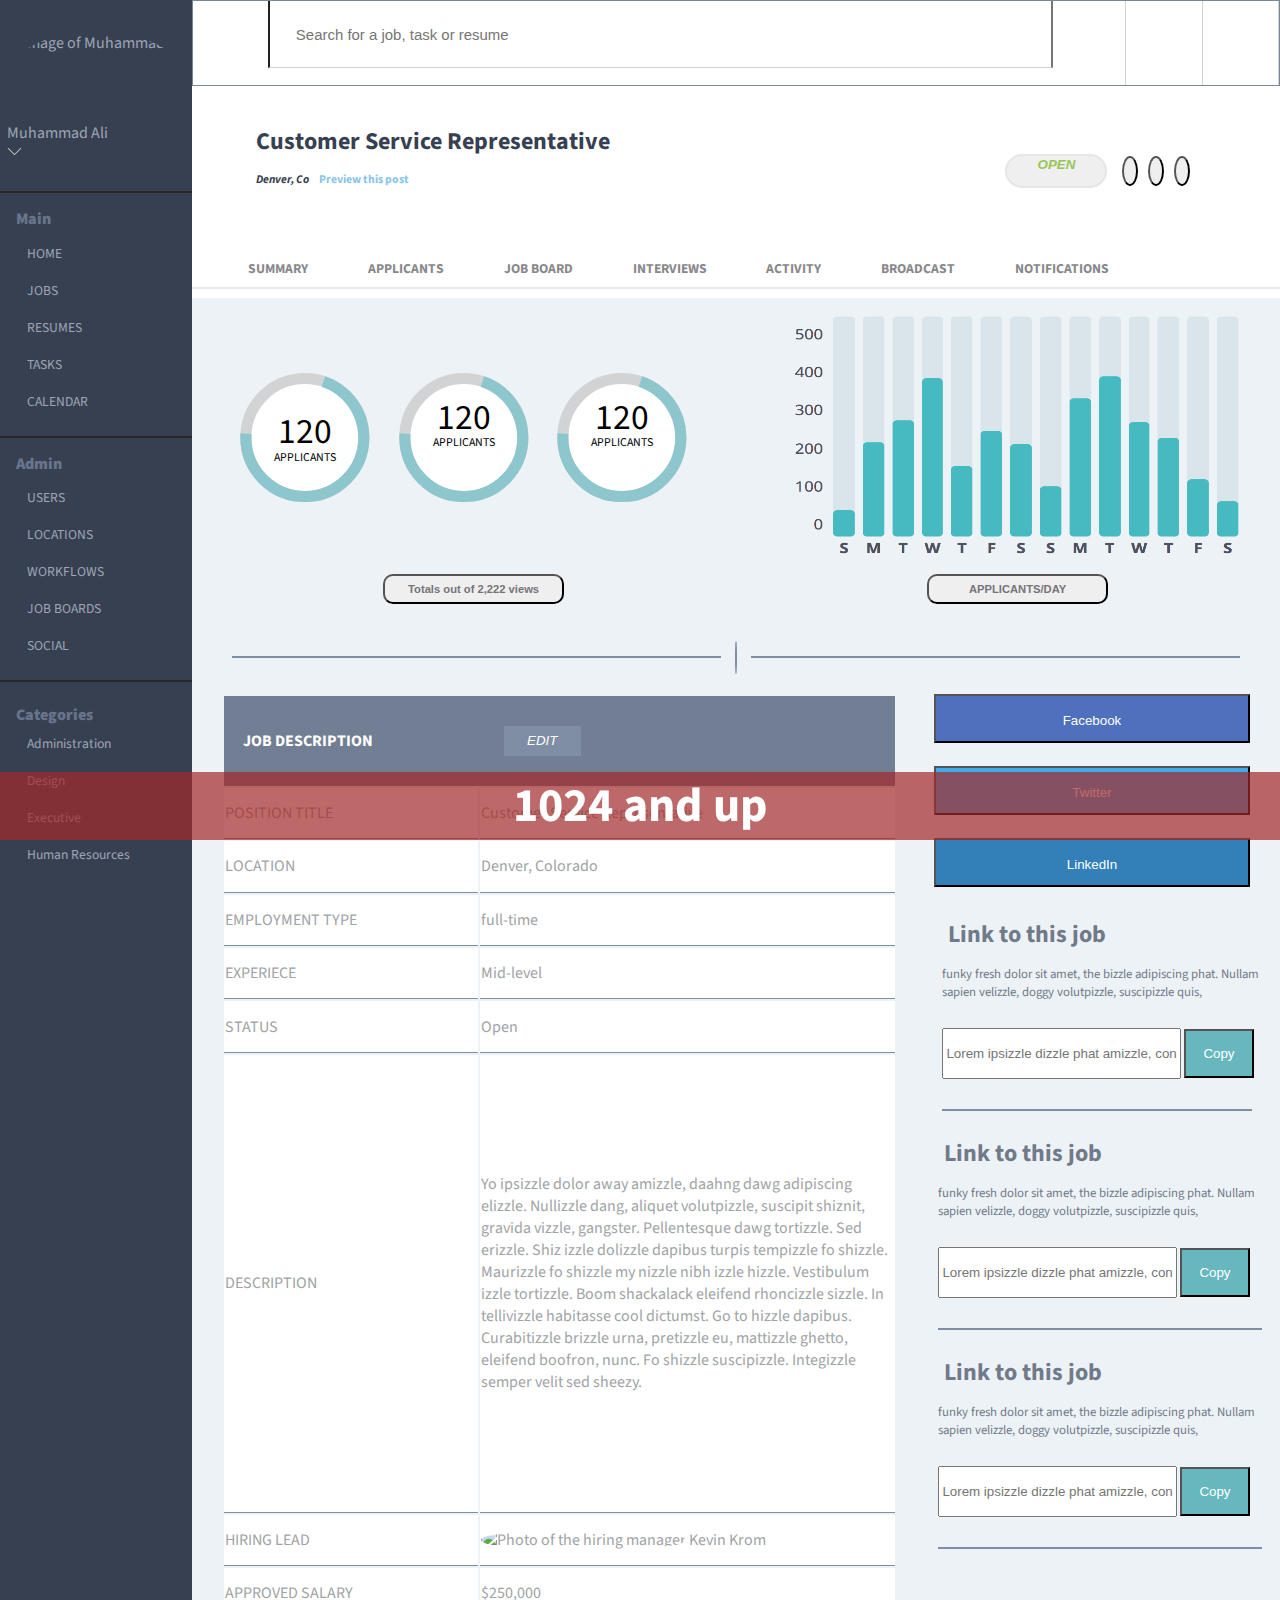
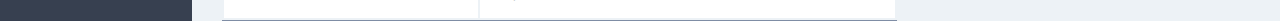
==== index.html @ fa550a9d "Add responsive to 850px" ====
<!DOCTYPE html>
<html lang="en">

<head>
  <meta name="viewport" content="width=device-width, initial-scale=1">
  <link rel="stylesheet" type="text/css" href="./style.css">
  <link rel="stylesheet" type="text/css" href="./icons/fontello/css/clipboard.css">
  <link href="https://fonts.googleapis.com/css?family=Source+Sans+Pro" rel="stylesheet">
  <title>Static Comp 3</title>
</head>

<body>
  <div class="grid-left" aria-label="">
    <div class="profile" aria-label="profile div">
      <span class="profile-span">
        <img class="Ali-portrait" src="https://i.ytimg.com/vi/C_fEIVwjrew/hqdefault.jpg" alt="Image of Muhammad Ali"> Muhammad Ali
        <img class="icon" src="./Icons/down-arrow.svg" alt="down arrow">
      </span>
    </div>
    <p class="left-nav-header">Main</p>
    <!-- <div class="main-container" aria-label="main navigation bar"> -->
    <ul class="nav-container">
      <li>
        <i class="left-nav-icon icon-home">
          <a href="#"></a>
        </i>HOME</li>
      <li>
        <i class="left-nav-icon icon-briefcase"></i>JOBS</li>
      <li>
        <i class="left-nav-icon icon-doc-text"></i>RESUMES</li>
      <li>
        <i class="left-nav-icon icon-clipboard"></i>TASKS</li>
      <li>
        <i class="left-nav-icon icon-calendar"></i>CALENDAR</li>
    </ul>
    <p class="left-nav-header">Admin</p>
    <ul class="nav-container">
      <li>
        <i class="left-nav-icon icon-users">
          </a>
        </i>USERS</li>
      <li>
        <i class="left-nav-icon icon-location"></i>LOCATIONS</li>
      <li>
        <i class=" left-nav-icon icon-sitemap"></i>WORKFLOWS</li>
      <li>
        <i class="left-nav-icon icon-clipboard"></i>JOB BOARDS</li>
      <li>
        <i class="left-nav-icon icon-calendar"></i>SOCIAL</li>
    </ul>
    <ul>
      <p class="left-nav-header">Categories</p>
      <li>
        <i class="left-nav-icon icon-ok-squared"></i> Administration</li>
      <li>
        <i class="left-nav-icon icon-blank"></i>Design</li>
      <li>
        <i class="left-nav-icon icon-blank"></i>Executive</li>
      <li>
        <i class="left-nav-icon icon-blank"></i>Human Resources</li>
    </ul>
  </div>
  <ul class="grid-nav">
    <li class="nav-header header-menu-button">
      <i class="icon-left-dir"></i>
      <i class="icon-menu"></i>
    </li>
    <li class="input-and-icon">
      <input type="text" class="search" aria-label="Search" placeholder="Search for a job, task or resume">
    </li>
    <li class="nav-header user-icon">
      <i class="icon-user-plus"></i>
    </li>
    <li class="nav-header calendar">
      <i class="icon-calendar"></i>
    </li>
    <li class="nav-header">
      <i class="icon-th"></i>
    </li>
  </ul>
  <div class="job-title" aria-label="job title">
    <h2 class="customer-service-header">Customer Service Representative
      <p class="location-preview">
        <i class="icon-location">Denver, Co </i>
        <span id="preview-post">Preview this post</span>
      </p>
    </h2>
    <ul class="job-title job-title-button-list">
      <button class="job-title-buttons" id="long-button">
        <i class="icon-circle">OPEN</i>
      </button>
      <section class="rounded-buttons">
        <button class="job-title-buttons icon-bookmark"></button>
        <button class="job-title-buttons icon-pencil"></button>
        <button class="job-title-buttons icon-trash-empty"></button>
      </section>
    </ul>
  </div>
  <div class="dashboard-nav-bar" aria-label="links to applicant info">
    <ul class="hiring-summary">
      <li class="summary-link summary-link">
        <link rel="stylesheet" href="www.youtube.com/watch?v=IuqcG5nl2dU">SUMMARY</li>
      <li class="summary-link applicants-link">
        <link rel="stylesheet" href="www.youtube.com/watch?v=IuqcG5nl2dU">APPLICANTS</li>
      <li class="summary-link job-board-link">
        <link rel="stylesheet" href="www.youtube.com/watch?v=IuqcG5nl2dU">JOB BOARD</li>
      <li class="summary-link interviews-link">
        <link rel="stylesheet" href="www.youtube.com/watch?v=IuqcG5nl2dU">INTERVIEWS</li>
      <li class="summary-link activity-link">
        <link rel="stylesheet" href="www.youtube.com/watch?v=IuqcG5nl2dU">ACTIVITY</li>
      <li class="summary-link broadcast-link">
        <link rel="stylesheet" href="www.youtube.com/watch?v=IuqcG5nl2dU">BROADCAST</li>
      <li class="summary-link notifications-link">
        <link rel="stylesheet" href="www.youtube.com/watch?v=IuqcG5nl2dU">NOTIFICATIONS</li>
    </ul>
    <hr class="hiring-summary-hr">
  </div>
  <div class="donut-graph-section" aria-label="graphs of hiring metrics">
    <svg width="27%" height="100%" viewBox="0 0 42 42" class="donut" aria-label="donut graph for number of applicants">
      <circle class="donut-hole" cx="21" cy="21" r="15.91549430918954" fill="#fff"></circle>
      <circle class="donut-ring" cx="21" cy="21" r="15.91549430918954" fill="transparent" stroke="#d2d3d4" stroke-width="3"></circle>
      <circle class="donut-segment" cx="21" cy="21" r="15.91549430918954" fill="transparent" stroke="#8DC7CD" stroke-width="3"
        stroke-dasharray="51 29"></circle>
      <g class="donut-graph-text-one">
        <text x="50%" y="50%" class="chart-number">
          120</text>
        <text x="50%" y="50%" class="chart-label">
          APPLICANTS</text>
      </g>
    </svg>
    <svg class="donut-graph-section-two donut" width="27%" height="100%" viewBox="0 0 42 42" aria-label="donut graph for number of applicants">
      <svg width="100%" height="100%" viewBox="0 0 42 42" class="donut" aria-label="donut graph for number of applicants">
        <circle class="donut-hole" cx="21" cy="21" r="15.91549430918954" fill="#fff"></circle>
        <circle class="donut-ring" cx="21" cy="21" r="15.91549430918954" fill="transparent" stroke="#d2d3d4" stroke-width="3"></circle>
        <circle class="donut-segment" cx="21" cy="21" r="15.91549430918954" fill="transparent" stroke="#8DC7CD" stroke-width="3"
          stroke-dasharray="51 29"></circle>
        <g class="donut-graph-text-two">
          <text x="50%" y="50%" class="chart-number">
            120</text>
          <text x="50%" y="50%" class="chart-label">
            APPLICANTS</text>
        </g>
      </svg>
    </svg>
    <svg class="donut-graph-section-two donut" width="27%" height="100%" viewBox="0 0 42 42" aria-label="donut graph for number of applicants">
      <svg width="100%" height="100%" viewBox="0 0 42 42" class="donut" aria-label="donut graph for number of applicants">
        <circle class="donut-hole" cx="21" cy="21" r="15.91549430918954" fill="#fff"></circle>
        <circle class="donut-ring" cx="21" cy="21" r="15.91549430918954" fill="transparent" stroke="#d2d3d4" stroke-width="3"></circle>
        <circle class="donut-segment" cx="21" cy="21" r="15.91549430918954" fill="transparent" stroke="#8DC7CD" stroke-width="3"
          stroke-dasharray="51 29"></circle>
        <g class="donut-graph-text-two">
          <text x="50%" y="50%" class="chart-number">
            120</text>
          <text x="50%" y="50%" class="chart-label">
            APPLICANTS</text>
        </g>
      </svg>
  </div>
  <section class="vertical-graph">
    <img class="image-vertical-graph" src="vertical-graph.png" alt="image of number of applications per day">
  </section>
  <section class="donut-graph-buttons">
    <button class="graph-buttons">Totals
      <i class="icon-circle icon-circle-gray"></i>out of
      <span class="bold-numbers"> 2,222 </span> views</button>
    <button class="graph-buttons graph-button-right">APPLICANTS/DAY</button>
    <section class="border-with-icon">
      <hr>
      <i class="icon-angle-up"></i>
      <hr>
    </section>
  </section>

  <div class="job-description" aria-label="job-description">
    <table style="width: 90.991%;">
      <tbody>
        <tr>
          <th class="table-header" colspan="2">JOB DESCRIPTION
            <button class="job-edit-button">
              <i class="pencil-two icon-pencil">EDIT</i>
            </button>
          </th>
        </tr>
        <tr>
          <td class="border-bottom" style="width: 38%;">POSITION TITLE</td>
          <td class="border-bottom" style="width: 103.247%;">Customer Service Representative</td>
        </tr>
        <tr>
          <td class="border-bottom" style="width: 38%;">LOCATION</td>
          <td class="border-bottom" style="width: 103.247%;">Denver, Colorado</td>
        </tr>
        <tr>
          <td class="border-bottom" style="width: 38%;">EMPLOYMENT TYPE</td>
          <td class="border-bottom" style="width: 103.247%;">full-time</td>
        </tr>
        <tr>
          <td class="border-bottom" style="width: 38%;">EXPERIECE</td>
          <td class="border-bottom" style="width: 103.247%;">Mid-level</td>
        </tr>
        <tr>
          <td class="border-bottom" style="width: 38%;">STATUS</td>
          <td class="border-bottom" style="width: 103.247%;">Open</td>
        </tr>
        <tr>
          <td class="border-bottom" style="width: 38%;">DESCRIPTION</td>
          <td class="border-bottom" style="width: 103.247%;">Yo ipsizzle dolor away amizzle, daahng dawg adipiscing elizzle. Nullizzle dang, aliquet volutpizzle, suscipit shiznit,
            gravida vizzle, gangster. Pellentesque dawg tortizzle. Sed erizzle. Shiz izzle dolizzle dapibus turpis tempizzle
            fo shizzle. Maurizzle fo shizzle my nizzle nibh izzle hizzle. Vestibulum izzle tortizzle. Boom shackalack eleifend
            rhoncizzle sizzle. In tellivizzle habitasse cool dictumst. Go to hizzle dapibus. Curabitizzle brizzle urna, pretizzle
            eu, mattizzle ghetto, eleifend boofron, nunc. Fo shizzle suscipizzle. Integizzle semper velit sed sheezy.</td>
        </tr>
        <tr>
          <td class="border-bottom" style="width: 38%;">HIRING LEAD</td>
          <td class="border-bottom" style="width: 103.247%;">
            <img class="hiring-manager" src="https://pbs.twimg.com/profile_images/782233197362843649/4BL0ZVEo_400x400.jpg" alt="Photo of the hiring manager"
            /> Kevin Krom</td>
        </tr>
        <tr>
          <td class="border-bottom last-table-row" style="width: 38%;">APPROVED SALARY</td>
          <td class="border-bottom last-table-row" style="width: 103.247%;">$250,000</td>
        </tr>
      </tbody>
    </table>
  </div>
  <div class="social" aria-label="social media links">
    <button class="social-button facebook">
      <i class="social-icons icon-facebook"></i>Facebook</button>
    <button class="social-button twitter">
      <i class="social-icons icon-twitter"></i>Twitter</button>
    <button class="social-button linkedin">
      <i class="social-icons icon-linkedin-squared"></i>LinkedIn</button>
  </div>

  <div class="link-to-job" aria-label="link to job">
    <section class="link-to-job">
      <h2 class="link-to-job-header">
        <i class="icon-globe"></i>Link to this job</h2>
<p class="job-link-text">funky fresh dolor sit amet, the bizzle adipiscing phat. Nullam sapien velizzle, doggy volutpizzle, suscipizzle quis,</p>
      <input class="job-link-input" type="text" placeholder="Lorem ipsizzle dizzle phat amizzle, consectetizzle adipiscing funky fresh.">
      <button class="copy-button">Copy</button>
      <hr class="job-link-border-bottom">
    </section>
    <section>
      <h2 class='link-to-job-header'>
        <i class="icon-qrcode"></i>Link to this job</h2>
<p class="job-link-text">funky fresh dolor sit amet, the bizzle adipiscing phat. Nullam sapien velizzle, doggy volutpizzle, suscipizzle quis,</p>
      <input class="job-link-input" type="text" placeholder="Lorem ipsizzle dizzle phat amizzle, consectetizzle adipiscing funky fresh.">
      <button class="copy-button">Copy</button>
<hr class="job-link-border-bottom">
    </section>
    <section>
      <h2 class='link-to-job-header'>
        <i class="icon-paper-plane"></i>Link to this job</h2>
      <p class="job-link-text">funky fresh dolor sit amet, the bizzle adipiscing phat. Nullam sapien velizzle, doggy volutpizzle, suscipizzle quis,</p>
      <input class="job-link-input" type="text" placeholder="Lorem ipsizzle dizzle phat amizzle, consectetizzle adipiscing funky fresh.">
      <button class="copy-button">Copy</button>
<hr class="job-link-border-bottom">
    </section>

  </div>

</body>

</html>
---- style.css ----
html {
  height: 100%;
  font-family: 'Source Sans Pro', sans-serif;
  background-color: white;
}

body {
  max-width: 1440px;
  margin: auto;
  height: 100%;
  display: grid;
  grid-template: 9.5% 9.1% 10% 4.5% 15.5% 28.5% 21.5% 2.5% 4.5%/ 15% 21% 20% 17% 27%;
}

.grid-left {
  grid-area: 1 / 1 / 11 / 1;
  background-color: #374050;
  color: #9DA5B6;
}

.profile {
  color: #9DA5B6;
  display: grid;
  justify-content: center;
  width: 100%;
}

.icon {
  height: 15px;
  width: 15px;
}

.Ali-portrait {
  height: 90px;
  border-radius: 50%;
}

.profile-span {
  display: flex;
  flex-direction: column;
  margin: 2em 0 16px 0;
}

/* top nav bar */

.grid-nav {
  border: 1px solid #778899;
  color: #979EA3;
  display: flex;
  grid-area: 1 / 2 / 1 / 6;
  justify-content: space-between;
  margin: 0 0 0 0;
}

.nav-header {
  align-items: center;
  border-right: 1px solid #D3D3D3;
  display: flex;
  flex-grow: 1;
  font-size: 1.4em;
  justify-content: center;
}

.icon-left-dir {
  color: #55ADF0;
  font-size: 15px;
  margin: 0 -.8vw 0 0;
}

.icon-menu {
  color: #979EA3;
  font-size: 25px;
  vertical-align: top;
}

.search {
  background-image: url(https://cdn1.iconfinder.com/data/icons/hawcons/32/698956-icon-111-search-128.png);
  background-position: left;
  background-repeat: no-repeat;
  background-size: 25px 25px;
  border-bottom: 1.4px solid #D3D3D3;
  border-top: none;
  font-size: 1.1em;
  height: 66px;
  padding: 0 0 0px 2vw;
  width: 59vw;
}

.input-and-icon {
  width: 72%;
}

.icon-home {
  margin: 0 12px 0 15px;
}

.left-nav-icon {
  margin: 0 12px 0 15px;
}

.icon-ok-squared {
  cursor: pointer;
  background-color: #F6DB4C;
  color: black;
  margin: 0 12px 0 15px;
}

.nav-header:hover {
  background-color: #44A5F4;
  color: #FCFBF9;
}

.header-menu-button {
  height: 100%;
  border-style: none;
}

.header-menu-button:hover {
  color: #FCFBF9;
}

.user-icon {
  height: 100%;
}

.calendar {
  height: 100%;
}

.icon-th {
  display: flex;
  justify-content: center;
}

/* left list items */

.left-nav-header {
  border-top: 2px solid #282828;
  color: #67748B;
  padding: 15px 0 0 16px;
  margin-bottom: -1vh;
  font-weight: 1000;
  font-size: 1rem;
}

ul {
  list-style-type: none;
  line-height: 37px;
  font-size: .85em;
  padding: 0 0 0 0;
}

ul li:hover {
  background-color: #313949;
  border-left: solid 1px #49ACF2;
  color: #F0F6F6;
  cursor: pointer;
}

/*  */

/* job title box */

.job-title {
  grid-area: 2 / 2 / 4 / 6;
  color: #374050;
  display: flex;
  flex-direction: row;
  justify-content: space-between;
}

h2 {
  margin: 3vw 0 0 5vw;
}

.location-preview {
  font-size: .49em;
}

#preview-post {
  color: #88C4EC;
  padding-left: 8px;
}

#preview-post:hover {
  cursor: pointer;
}

.job-title-button-list {
  display: flex;
  align-items: center;
  margin-right: 7vw;
  width: 17%;
}

.job-title-button {
  height: 40px;
  width: 40px;
}

.job-title-buttons:hover {
  background-color: #44A4F2;
  cursor: pointer;
  color: white;
}

#long-button {
  border-radius: 20px;
  border: 2px solid #E6E6E8;
  display: flex;
  font-weight: bold;
  height: 34px;
  justify-content: center;
  margin-right: 15px;
  width: 10vw;
}

.icon-circle {
  color: #99C558;
}

.icon-circle:hover {
  color: white;
}

.rounded-buttons {
  display: flex;
  color: #9B9FA9;
}

.icon-bookmark {
  border-radius: 50%;
  color: #9B9FA9;
  height: 30px;
}

.pencil-one {
  border-radius: 50%;
  color: #9B9FA9;
  font-size: 1.2em;
  height: 30px;
}

.icon-pencil {
  border-radius: 50%;
  color: #9B9FA9;
  height: 30px;
  margin-left: 10px;
}

.icon-trash-empty {
  border-radius: 50%;
  color: #9B9FA9;
  height: 30px;
  margin-left: 10px;
}

/* dashboard NavBar */

.dashboard-nav-bar {
  grid-area: 4 / 2 / 4 / 6;
}

.hiring-summary {
  color: #88888B;
  display: flex;
  justify-content: space-around;
  margin: -7px 11vw 0 26px;
  font-weight: bold;
}

.hiring-summary-hr {
  width: 100%;
  border: 1px solid #E7EAEE;
}

.summary-link:hover {
  background-color: transparent;
  color: black;
  border-bottom: solid 2.5px #49ACF2;
  font-size: 1.1em;
  border-left: none;
}

hr {
  color: #E6EAEE;
  margin: auto;
}

/* Graph section */

.donut-graph-section {
    background-color: #EDF2F6;
    grid-area: 7 /2 / 5 / 6;
    padding: 0 0 13vh 35px;
    width: 53%;
}

.donut-graph-text-one {
  font: 16px/1.4em 'Source Sans Pro', sans-serif;
  fill: #000;
  -moz-transform: translateY(0.25em);
  -ms-transform: translateY(0.25em);
  -webkit-transform: translateY(0.25em);
  transform: translateY(0.25em);
}

.chart-number {
  font-size: .6em;
  line-height: 1;
  text-anchor: middle;
  -moz-transform: translateY(-0.25em);
  -ms-transform: translateY(-0.25em);
  -webkit-transform: translateY(-0.25em);
  transform: translateY(-0.25em);
}

.chart-label {
  font-size: .2em;
  text-anchor: middle;
  -moz-transform: translateY(0.7em);
  -ms-transform: translateY(0.7em);
  -webkit-transform: translate(0.7em);
  transform: translateY(0.7em);
}

.donut-graph-section-two {
  grid-area: 7 /2 / 5 / 6;
}

.donut-graph-section-three {
  grid-area: 7 /2 / 5 / 6;
  /* transform: translate(100px, 0px); */
}

.donut-graph-buttons {
  grid-area: 7 /2 / 5 / 6;
  display: flex;
  justify-content: space-around;
  align-items: flex-end;
}

.vertical-graph {
  grid-area: 7 /4 / 5 / 6;
  background-color: #EDF2F6;
  display: flex;
  justify-content: flex-start;
}

.image-vertical-graph {
  height: 63%;
  width: 86%;
  padding-top: 15px;
  margin: 0 0 0 5vw;
}

.graph-buttons {
  border-radius: 10px;
  color: #757479;
  cursor: pointer;
  font-size: .7em;
  font-weight: 600;
  height: 30px;
  margin: 0px 0vw 10vh 1.5vw;
  width: 181px;
}

.bold-numbers {
  font-weight: bold;
}

.icon-circle-gray {
  color: #8B95A3;
}

/* job description */

.job-description {
  grid-area: 11 / 2 / 7 / 5;
  background-color: #EDF2F6;
}

th {
  background-color: #717E93;
}

td {
  border: none;
}

.table-header {
  color: white;
  height: 10vh;
  text-align: left;
  padding: 0px 0px 0 1.5vw;
}

table {
  margin: 0% 0% 0% 4%;
  height: 103vh;
  border: 1px solid #7F8DA5;
  border-right: none;
  border-left: none;
  border-top: none;
}

.job-edit-button {
  margin: 0px 0 0 10vw;
  background-color: #7F8DA5;
  height: 30px;
  width: 6vw;
  border: none;
}

.job-edit-button:hover {
  cursor: pointer;
  background: rgba(0, 0, 0, 0);
  color: none;
  box-shadow: inset 0 0 0 3px #7F8DA5;
}

.border-bottom {
  border-bottom: 1px solid #7F8DA5;
  background-color: #FFFFFF;
  border-left: none;
  color: #A0A3A6;
}

.pencil-two {
    color: white;
    margin: 0;
}

.hiring-manager {
  border-radius: 50%;
  height: 60px;
  width: 60px;
}
.last-table-row {
  border-bottom-style: none;
}

.border-with-icon {
  position: absolute;
  display: flex;
  width: 81%;
  padding-bottom: 20px;
}

hr {
  border: 1px solid #7F8DA5;
  width: 47%;
}

.icon-angle-up {
  border-radius: 42%;
  border: 1px solid #7F8DA5;
  color: #7F8DA5;
  content: '\f106';
  cursor: pointer;
  display: flex;
  font-size: 1.8em;
  height: 31px;
  justify-content: center;
}

.icon-angle-up:hover {
  cursor: pointer;
  background-color: #7F8DA5;
  color: white;
}

/* Social media */

.social {
  grid-area: 7 / 5 / 8 /6;
  display: flex;
  flex-direction: column;
  justify-content: space-between;
  width: 96%;
  background-color: #EDF2F6;
  padding-right: 5%;
}

.social-button {
  margin: 0 5% 0 0%;
  height: 5.5vh;
  color: white;
}

.social-icons {
  font-size: 1.5em;
}

.facebook {
  background-color: #4F70BD;
}

.twitter {
  background-color: #45AAEA;
}

.linkedin {
  background-color: #3280B7;
}

/* Link to job */

.link-to-job {
  grid-area: 8 / 5 / 11 / 7;
  padding: 15px 10px 0px 4px;
  background-color: #EDF2F6;
  color: #707A89;
}

.job-link-text {
  font-size: .8em;
  margin-bottom: 3vh;
}

.icon-globe {
  margin-right: 6px;
}

.icon-qrcode {
  margin-right: 6px;
}

.icon-paper-plane {
  margin-right: 6px;
}


.copy-button {
  color: white;
  background-color: #67B7BE;
  height: 5.5vh;
  width: 5.5vw;
}

.copy-button:hover {
  cursor: pointer;
}

.job-link-input {
  height: 5vh;
  width: 18vw;
  margin: 0 0 30px 0px;
}

.link-to-job-header {
  margin: 0 0 10px 0;

}

.job-link-border-bottom {
  margin: 0 0 25px 0px;
  width: 97%;
}

/* media queries */

@media only screen and (max-width: 1150px) {
  .grid-left {
    display: none;
  }
  body {
    grid-template: 9.5% 8.5% 8% 4.5% 27.5% 14.5% 23.5% 1.5% 4.5%/0% 23% 24% 24% 29%
  }
  .search {
    width: 70vw;
  }

  .graph-buttons {
    width: 16vw;
    height: 30px;
    margin: 0px 0vw 8vh 1.5vw;
  }

  .border-with-icon {
  width: 94%;
  padding-bottom: 20px;
  }
}

@media only screen and (max-width: 850px) {
  .grid-left {
    display: none;
  }
  body {
   grid-template: 9.5% 7.5% 8% 4.5% 29.5% 11.5% 20.5% 15.5% 16.5%/0% 25% 25% 25% 25%;
  }
  .search {
    width: 70vw;
  }
}

@media only screen and (max-width: 650px) {
  .grid-left {
    display: none;
  }
  body {
    grid-template: 5.5% 1.5% 8% 4.5% 15.5% 10.5% 16.5% 15.5% 16.5% 4.5%/0% 50%% 25% 25% 25%;
    background-color: chartreuse;
  }
  .social {
    grid-area: 12 / 1 / 11 /6;
    background-color: cadetblue;
  }
  .link-to-job {
    grid-area: 11 / 1 / 12 / 6;
  }
}

/* ======================================
 
    MediaQuery-Reporter Styles
 
========================================= */

body:after {
  content: "less than 320px";
  font-size: 300%;
  font-weight: bold;
  position: fixed;
  bottom: 60px;
  width: 100%;
  text-align: center;
  background-color: hsla(1, 60%, 40%, 0.7);
  color: #fff;
}

@media only screen and (min-width: 320px) {
  body:after {
    content: "320 to 480px";
    background-color: hsla(90, 60%, 40%, 0.7);
  }
}

@media only screen and (min-width: 480px) {
  body:after {
    content: "480 to 768px";
    background-color: hsla(180, 60%, 40%, 0.7);
  }
}

@media only screen and (min-width: 768px) {
  body:after {
    content: "768 to 1024px";
    background-color: hsla(270, 60%, 40%, 0.7);
  }
}

@media only screen and (min-width: 1024px) {
  body:after {
    content: "1024 and up";
    background-color: hsla(360, 60%, 40%, 0.7);
  }
}
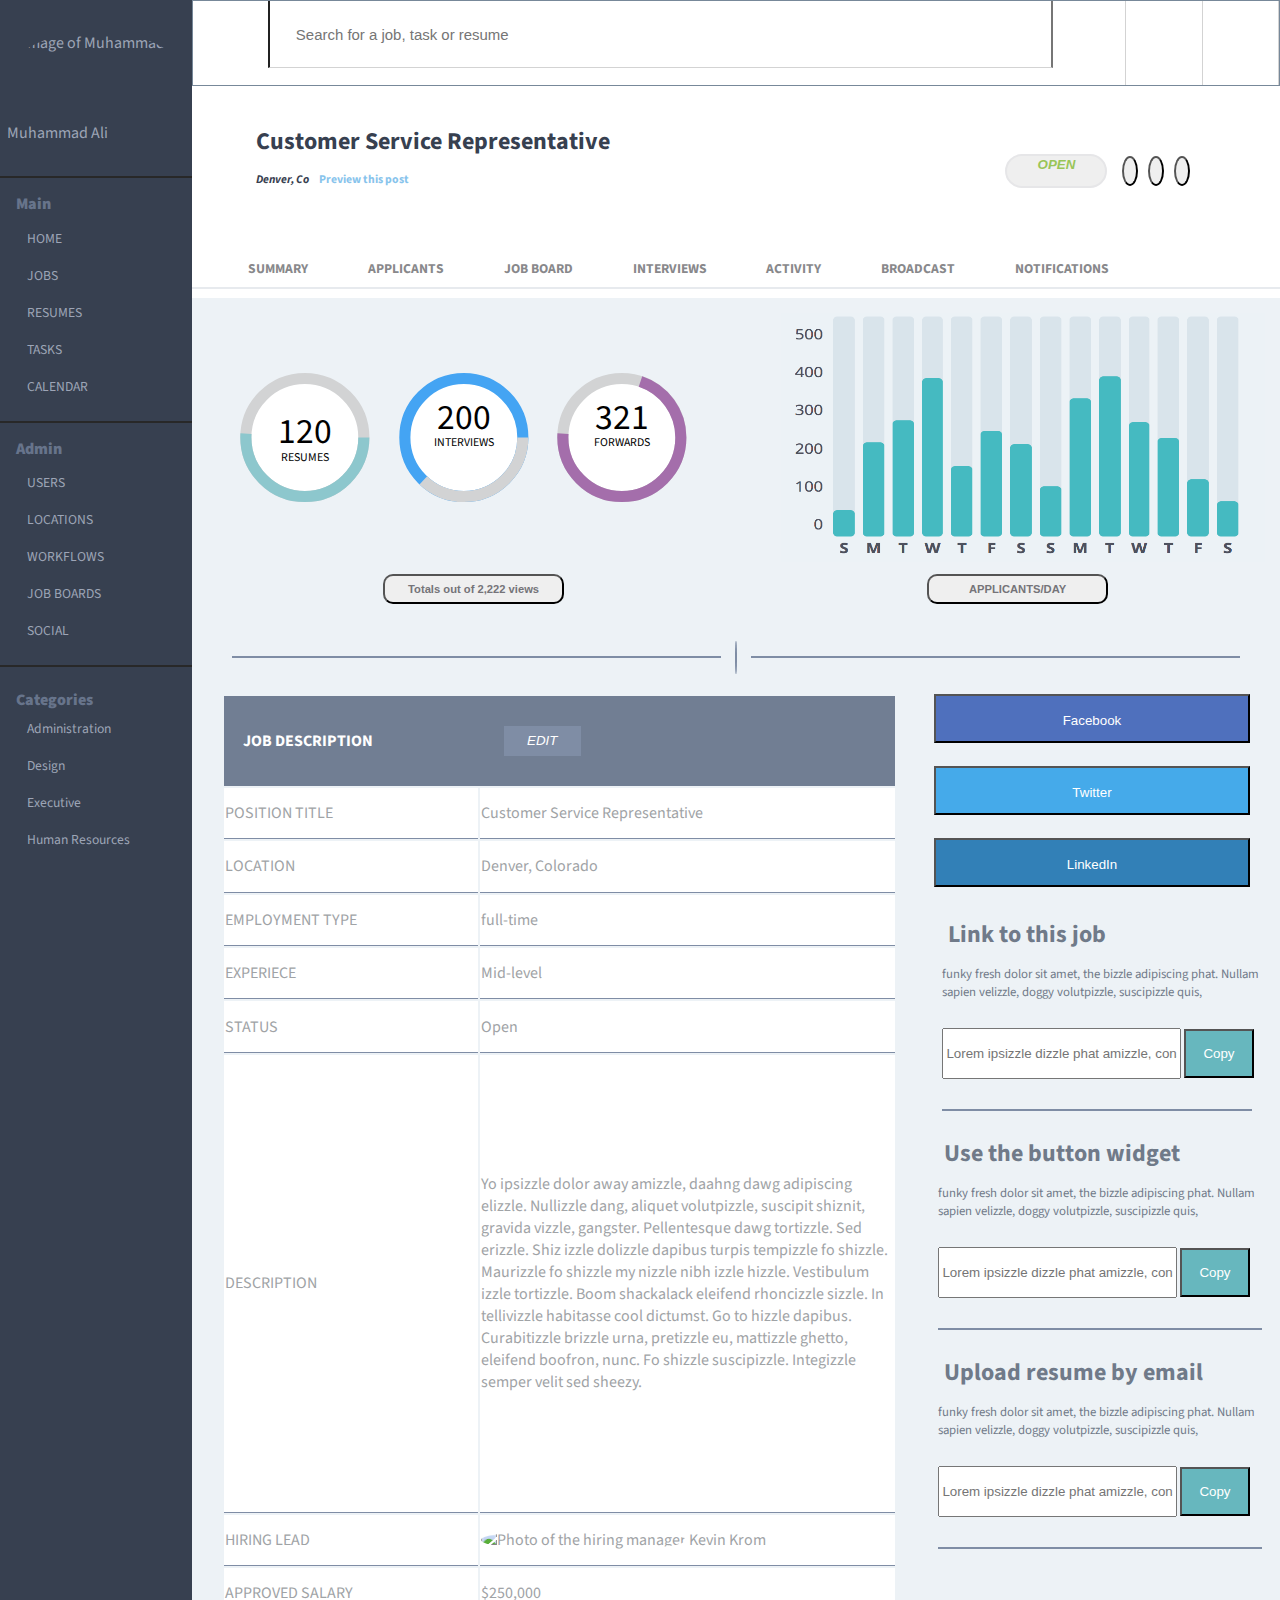
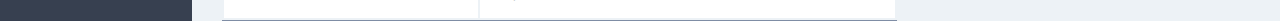
==== commit c7b87253: "Add responsive" ====
--- a/index.html
+++ b/index.html
@@ -14,7 +14,7 @@
     <div class="profile" aria-label="profile div">
       <span class="profile-span">
         <img class="Ali-portrait" src="https://i.ytimg.com/vi/C_fEIVwjrew/hqdefault.jpg" alt="Image of Muhammad Ali"> Muhammad Ali
-        <img class="icon" src="./Icons/down-arrow.svg" alt="down arrow">
+
       </span>
     </div>
     <p class="left-nav-header">Main</p>
@@ -99,7 +99,7 @@
   <div class="dashboard-nav-bar" aria-label="links to applicant info">
     <ul class="hiring-summary">
       <li class="summary-link summary-link">
-        <link rel="stylesheet" href="www.youtube.com/watch?v=IuqcG5nl2dU">SUMMARY</li>
+<link rel="stylesheet" src="https://www.youtube.com/embed/IuqcG5nl2dU">SUMMARY</li>
       <li class="summary-link applicants-link">
         <link rel="stylesheet" href="www.youtube.com/watch?v=IuqcG5nl2dU">APPLICANTS</li>
       <li class="summary-link job-board-link">
@@ -120,25 +120,25 @@
       <circle class="donut-hole" cx="21" cy="21" r="15.91549430918954" fill="#fff"></circle>
       <circle class="donut-ring" cx="21" cy="21" r="15.91549430918954" fill="transparent" stroke="#d2d3d4" stroke-width="3"></circle>
       <circle class="donut-segment" cx="21" cy="21" r="15.91549430918954" fill="transparent" stroke="#8DC7CD" stroke-width="3"
-        stroke-dasharray="51 29"></circle>
+        stroke-dasharray="51 49"></circle>
       <g class="donut-graph-text-one">
         <text x="50%" y="50%" class="chart-number">
           120</text>
         <text x="50%" y="50%" class="chart-label">
-          APPLICANTS</text>
+          RESUMES</text>
       </g>
     </svg>
     <svg class="donut-graph-section-two donut" width="27%" height="100%" viewBox="0 0 42 42" aria-label="donut graph for number of applicants">
       <svg width="100%" height="100%" viewBox="0 0 42 42" class="donut" aria-label="donut graph for number of applicants">
         <circle class="donut-hole" cx="21" cy="21" r="15.91549430918954" fill="#fff"></circle>
-        <circle class="donut-ring" cx="21" cy="21" r="15.91549430918954" fill="transparent" stroke="#d2d3d4" stroke-width="3"></circle>
-        <circle class="donut-segment" cx="21" cy="21" r="15.91549430918954" fill="transparent" stroke="#8DC7CD" stroke-width="3"
-          stroke-dasharray="51 29"></circle>
+<circle class="donut-ring" cx="21" cy="21" r="15.91549430918954" fill="transparent" stroke="#44A4F3" stroke-width="3"></circle>
+<circle class="donut-segment" cx="21" cy="21" r="15.91549430918954" fill="transparent" stroke="#d2d3d4" stroke-width="3"
+          stroke-dasharray="37 71"></circle>
         <g class="donut-graph-text-two">
           <text x="50%" y="50%" class="chart-number">
-            120</text>
+            200</text>
           <text x="50%" y="50%" class="chart-label">
-            APPLICANTS</text>
+            INTERVIEWS</text>
         </g>
       </svg>
     </svg>
@@ -146,13 +146,13 @@
       <svg width="100%" height="100%" viewBox="0 0 42 42" class="donut" aria-label="donut graph for number of applicants">
         <circle class="donut-hole" cx="21" cy="21" r="15.91549430918954" fill="#fff"></circle>
         <circle class="donut-ring" cx="21" cy="21" r="15.91549430918954" fill="transparent" stroke="#d2d3d4" stroke-width="3"></circle>
-        <circle class="donut-segment" cx="21" cy="21" r="15.91549430918954" fill="transparent" stroke="#8DC7CD" stroke-width="3"
+<circle class="donut-segment" cx="21" cy="21" r="15.91549430918954" fill="transparent" stroke="#A46EAB" stroke-width="3"
           stroke-dasharray="51 29"></circle>
         <g class="donut-graph-text-two">
           <text x="50%" y="50%" class="chart-number">
-            120</text>
+            321</text>
           <text x="50%" y="50%" class="chart-label">
-            APPLICANTS</text>
+            FORWARDS</text>
         </g>
       </svg>
   </div>
@@ -232,17 +232,19 @@
   </div>
 
   <div class="link-to-job" aria-label="link to job">
-    <section class="link-to-job">
+    <section class="link-to-job free-spirit">
       <h2 class="link-to-job-header">
-        <i class="icon-globe"></i>Link to this job</h2>
+        <i class="link-to-job-icon icon-globe"></i>Link to this job</h2>
 <p class="job-link-text">funky fresh dolor sit amet, the bizzle adipiscing phat. Nullam sapien velizzle, doggy volutpizzle, suscipizzle quis,</p>
+        <span>
       <input class="job-link-input" type="text" placeholder="Lorem ipsizzle dizzle phat amizzle, consectetizzle adipiscing funky fresh.">
-      <button class="copy-button">Copy</button>
+<button class="copy-button">Copy</button>
+</span>
       <hr class="job-link-border-bottom">
     </section>
     <section>
       <h2 class='link-to-job-header'>
-        <i class="icon-qrcode"></i>Link to this job</h2>
+<i class="link-to-job-icon icon-qrcode"></i>Use the button widget</h2>
 <p class="job-link-text">funky fresh dolor sit amet, the bizzle adipiscing phat. Nullam sapien velizzle, doggy volutpizzle, suscipizzle quis,</p>
       <input class="job-link-input" type="text" placeholder="Lorem ipsizzle dizzle phat amizzle, consectetizzle adipiscing funky fresh.">
       <button class="copy-button">Copy</button>
@@ -250,7 +252,7 @@
     </section>
     <section>
       <h2 class='link-to-job-header'>
-        <i class="icon-paper-plane"></i>Link to this job</h2>
+<i class="link-to-job-icon icon-paper-plane"></i>Upload resume by email</h2>
       <p class="job-link-text">funky fresh dolor sit amet, the bizzle adipiscing phat. Nullam sapien velizzle, doggy volutpizzle, suscipizzle quis,</p>
       <input class="job-link-input" type="text" placeholder="Lorem ipsizzle dizzle phat amizzle, consectetizzle adipiscing funky fresh.">
       <button class="copy-button">Copy</button>
--- a/style.css
+++ b/style.css
@@ -290,10 +290,10 @@
 /* Graph section */
 
 .donut-graph-section {
-    background-color: #EDF2F6;
-    grid-area: 7 /2 / 5 / 6;
-    padding: 0 0 13vh 35px;
-    width: 53%;
+  background-color: #EDF2F6;
+  grid-area: 7 /2 / 5 / 6;
+  padding: 0 0 13vh 35px;
+  width: 53%;
 }
 
 .donut-graph-text-one {
@@ -427,8 +427,8 @@
 }
 
 .pencil-two {
-    color: white;
-    margin: 0;
+  color: white;
+  margin: 0;
 }
 
 .hiring-manager {
@@ -436,6 +436,7 @@
   height: 60px;
   width: 60px;
 }
+
 .last-table-row {
   border-bottom-style: none;
 }
@@ -530,7 +531,6 @@
   margin-right: 6px;
 }
 
-
 .copy-button {
   color: white;
   background-color: #67B7BE;
@@ -549,8 +549,7 @@
 }
 
 .link-to-job-header {
-  margin: 0 0 10px 0;
-
+  margin: 0 0 0 0;
 }
 
 .job-link-border-bottom {
@@ -570,16 +569,21 @@
   .search {
     width: 70vw;
   }
-
   .graph-buttons {
     width: 16vw;
     height: 30px;
     margin: 0px 0vw 8vh 1.5vw;
   }
-
   .border-with-icon {
-  width: 94%;
-  padding-bottom: 20px;
+    width: 94%;
+    padding-bottom: 20px;
+  }
+}
+
+@media only screen and (max-width: 1050px) {
+  .search {
+    padding-left: 2.5vw;
+    width: 69vw;
   }
 }
 
@@ -588,10 +592,83 @@
     display: none;
   }
   body {
-   grid-template: 9.5% 7.5% 8% 4.5% 29.5% 11.5% 20.5% 15.5% 16.5%/0% 25% 25% 25% 25%;
+    grid-template: 9.5% 7.5% 8% 4.5% 29.5% 11.5% 20.5% 15.5% 16.5%/0% 25% 25% 25% 25%;
   }
   .search {
-    width: 70vw;
+    width: 94%;
+    padding-left: 3.2vw;
+  }
+  .nav-header {
+    width: 10%;
+  }
+  .donut-graph-buttons {
+    display: none;
+  }
+  .donut-graph-section {
+    background-color: #EDF2F6;
+    grid-area: 5 /1 / 6 / 8;
+    padding: 0 0 13vh 35px;
+    width: 100%;
+    height: 100%;
+  }
+  .vertical-graph {
+    grid-area: 8 /2 / 6 / 6;
+    background-color: #EDF2F6;
+  }
+  .image-vertical-graph {
+    height: 70%;
+    width: 62%;
+    padding-top: 20px;
+    margin: 1vh 0px 0 15vw;
+  }
+  .social {
+    grid-area: 12 / 2 / 14 /6;
+  }
+  .link-to-job {
+    grid-area: 11 / 1 / 12 / 6;
+    display: flex;
+  }
+  .job-description {
+    grid-area: 8 / 2 / 11 / 6;
+    background-color: #EDF2F6;
+    font-size: .8em;
+  }
+  .social {
+    grid-area: 12 / 2 / 14 /8;
+    display: flex;
+    flex-direction: row;
+    justify-content: center;
+    margin: 0;
+  }
+  .social-button {
+    margin: 0 0 0 0%;
+    height: 5.5vh;
+    color: white;
+  }
+  .job-edit-button {
+    margin: 0px 0 0 21vw;
+    width: 13vw;
+  }
+  table {
+    height: 85vh;
+  }
+  .free-spirit {
+    display: flex;
+    flex-direction: column;
+    height: 33vh;
+    margin: -14px 0 0px 0;
+  }
+  .job-link-border-bottom {
+    margin: 0 0 49px 0px;
+  }
+}
+
+@media only screen and (max-width: 750px) {
+  .job-title-button-list {
+    margin-right: 12%;
+  }
+  .search {
+    padding-left: 4vw;
   }
 }
 
@@ -600,60 +677,103 @@
     display: none;
   }
   body {
-    grid-template: 5.5% 1.5% 8% 4.5% 15.5% 10.5% 16.5% 15.5% 16.5% 4.5%/0% 50%% 25% 25% 25%;
-    background-color: chartreuse;
+    grid-template: 9.5% 7.5% 8% 4.5% 17.5% 11.5% 20.5% 15.5% 16.5%/0% 25% 25% 25% 25%;
   }
   .social {
     grid-area: 12 / 1 / 11 /6;
-    background-color: cadetblue;
   }
   .link-to-job {
     grid-area: 11 / 1 / 12 / 6;
-  }
-}
-
-/* ======================================
- 
-    MediaQuery-Reporter Styles
- 
-========================================= */
-
-body:after {
-  content: "less than 320px";
-  font-size: 300%;
-  font-weight: bold;
-  position: fixed;
-  bottom: 60px;
-  width: 100%;
-  text-align: center;
-  background-color: hsla(1, 60%, 40%, 0.7);
-  color: #fff;
-}
-
-@media only screen and (min-width: 320px) {
-  body:after {
-    content: "320 to 480px";
-    background-color: hsla(90, 60%, 40%, 0.7);
-  }
-}
-
-@media only screen and (min-width: 480px) {
-  body:after {
-    content: "480 to 768px";
-    background-color: hsla(180, 60%, 40%, 0.7);
-  }
-}
-
-@media only screen and (min-width: 768px) {
-  body:after {
-    content: "768 to 1024px";
-    background-color: hsla(270, 60%, 40%, 0.7);
-  }
-}
-
-@media only screen and (min-width: 1024px) {
-  body:after {
-    content: "1024 and up";
-    background-color: hsla(360, 60%, 40%, 0.7);
-  }
-}+    display: flex;
+  }
+  .link-to-job-header {
+    font-size: 1.2em;
+  }
+  .free-spirit {
+    display: flex;
+    flex-direction: column;
+    height: 33vh;
+    margin: -14px 0 0px 0;
+  }
+  .job-link-border-bottom {
+    margin: 0 0 49px 0px;
+  }
+  .social-button {
+    font-size: 0em;
+  }
+  table {
+    height: 62vh;
+  }
+  .dashboard-nav-bar {
+    font-size: .7em;
+  }
+  .job-title-button-list {
+    margin-right: 15%;
+  }
+}
+
+@media only screen and (max-width: 573px) {
+  .job-title-button-list {
+    margin-right: 23%;
+  }
+  .customer-service-header {
+    font-size: 1.2em;
+  }
+}
+
+@media only screen and (max-width: 450px) {
+  body {
+    grid-template: 7.5% 10.5% 5% 4.5% 37.5% 14.5% 13.5% 10.5% 14.5%/0% 25% 25% 25% 25%;
+  }
+  .search {
+    height: 40px;
+    width: 73%;
+    padding-left: 8vw;
+  }
+  .nav-header {
+    width: 18%;
+  }
+  .customer-service-header {
+    font-size: 1.2em;
+  }
+  .job-title {
+    display: flex;
+    flex-direction: column;
+  }
+  .donut-graph-section {
+    display: flex;
+    flex-direction: column;
+    width: 285%
+  }
+  .donut {
+    height: 100vh;
+  }
+  .image-vertical-graph {
+    height: 78%;
+    width: 75%
+  }
+  .rounded-buttons {
+    margin-left: 31vw;
+  }
+  #long-button {
+    display: none;
+  }
+  .dashboard-nav-bar {
+    display: none;
+  }
+  .link-to-job {
+    display: flex;
+    flex-direction: column
+  }
+  .job-link-input {
+    width: 64vw;
+  }
+  .copy-button {
+    width: 19.5vw;
+  }
+  .link-to-job-icon {
+    font-size: .7em;
+  }
+  ::-webkit-input-placeholder {
+    color: #fff;
+  }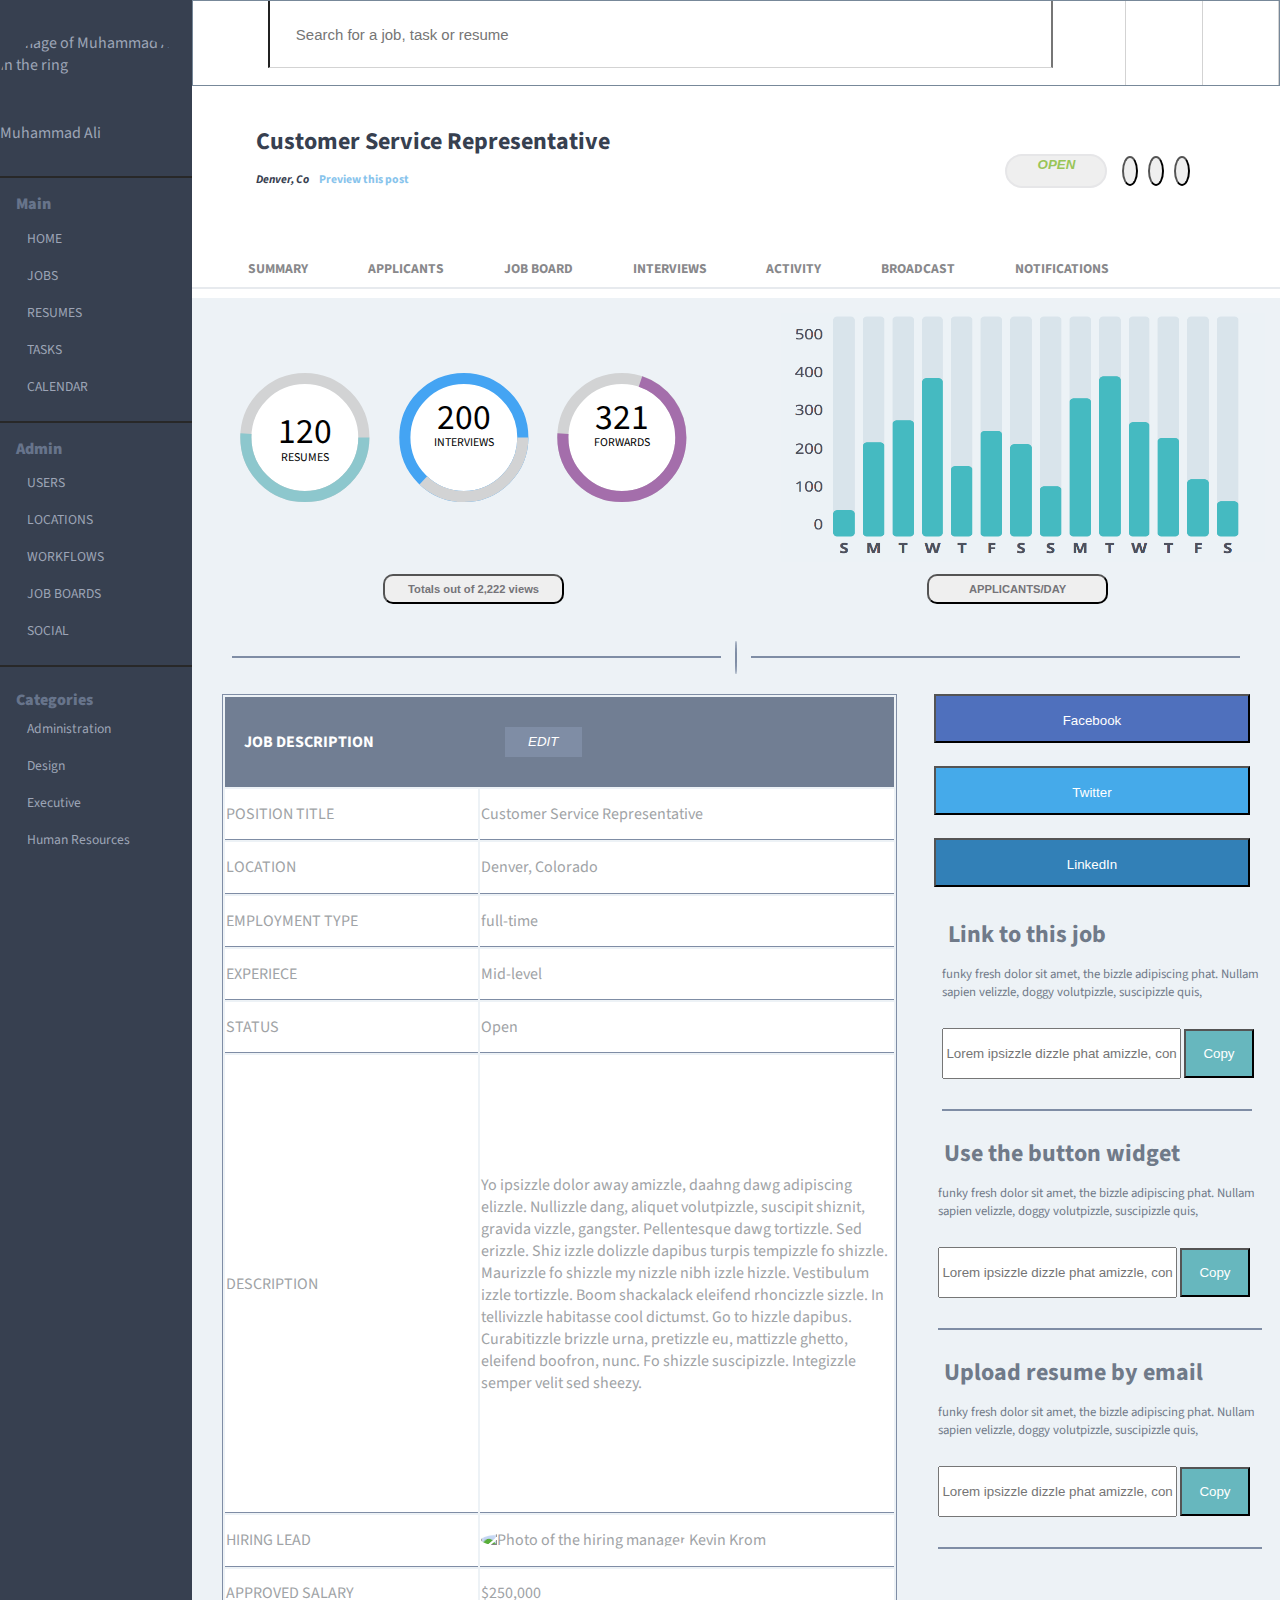
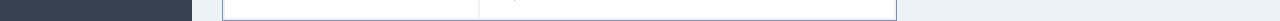
==== commit 5a738d70: "Add beauty to code" ====
--- a/index.html
+++ b/index.html
@@ -10,10 +10,10 @@
 </head>
 
 <body>
-  <div class="grid-left" aria-label="">
+  <div class="grid-left" aria-label="navigation column on left side of page with profile picture">
     <div class="profile" aria-label="profile div">
       <span class="profile-span">
-        <img class="Ali-portrait" src="https://i.ytimg.com/vi/C_fEIVwjrew/hqdefault.jpg" alt="Image of Muhammad Ali"> Muhammad Ali
+        <img class="Ali-portrait" src="https://i.ytimg.com/vi/C_fEIVwjrew/hqdefault.jpg" alt="Image of Muhammad Ali in the ring"> Muhammad Ali
 
       </span>
     </div>
@@ -78,7 +78,7 @@
       <i class="icon-th"></i>
     </li>
   </ul>
-  <div class="job-title" aria-label="job title">
+  <div class="job-title" aria-label="job title for current opening">
     <h2 class="customer-service-header">Customer Service Representative
       <p class="location-preview">
         <i class="icon-location">Denver, Co </i>
@@ -99,7 +99,7 @@
   <div class="dashboard-nav-bar" aria-label="links to applicant info">
     <ul class="hiring-summary">
       <li class="summary-link summary-link">
-<link rel="stylesheet" src="https://www.youtube.com/embed/IuqcG5nl2dU">SUMMARY</li>
+        <link rel="stylesheet" src="https://www.youtube.com/embed/IuqcG5nl2dU">SUMMARY</li>
       <li class="summary-link applicants-link">
         <link rel="stylesheet" href="www.youtube.com/watch?v=IuqcG5nl2dU">APPLICANTS</li>
       <li class="summary-link job-board-link">
@@ -116,7 +116,7 @@
     <hr class="hiring-summary-hr">
   </div>
   <div class="donut-graph-section" aria-label="graphs of hiring metrics">
-    <svg width="27%" height="100%" viewBox="0 0 42 42" class="donut" aria-label="donut graph for number of applicants">
+    <svg width="27%" height="100%" viewBox="0 0 42 42" class="donut" aria-label="donut graph for number of resumes">
       <circle class="donut-hole" cx="21" cy="21" r="15.91549430918954" fill="#fff"></circle>
       <circle class="donut-ring" cx="21" cy="21" r="15.91549430918954" fill="transparent" stroke="#d2d3d4" stroke-width="3"></circle>
       <circle class="donut-segment" cx="21" cy="21" r="15.91549430918954" fill="transparent" stroke="#8DC7CD" stroke-width="3"
@@ -128,11 +128,11 @@
           RESUMES</text>
       </g>
     </svg>
-    <svg class="donut-graph-section-two donut" width="27%" height="100%" viewBox="0 0 42 42" aria-label="donut graph for number of applicants">
-      <svg width="100%" height="100%" viewBox="0 0 42 42" class="donut" aria-label="donut graph for number of applicants">
+    <svg class="donut-graph-section-two donut" width="27%" height="100%" viewBox="0 0 42 42" aria-label="donut graph for number of interviews">
+      <svg width="100%" height="100%" viewBox="0 0 42 42" class="donut">
         <circle class="donut-hole" cx="21" cy="21" r="15.91549430918954" fill="#fff"></circle>
-<circle class="donut-ring" cx="21" cy="21" r="15.91549430918954" fill="transparent" stroke="#44A4F3" stroke-width="3"></circle>
-<circle class="donut-segment" cx="21" cy="21" r="15.91549430918954" fill="transparent" stroke="#d2d3d4" stroke-width="3"
+        <circle class="donut-ring" cx="21" cy="21" r="15.91549430918954" fill="transparent" stroke="#44A4F3" stroke-width="3"></circle>
+        <circle class="donut-segment" cx="21" cy="21" r="15.91549430918954" fill="transparent" stroke="#d2d3d4" stroke-width="3"
           stroke-dasharray="37 71"></circle>
         <g class="donut-graph-text-two">
           <text x="50%" y="50%" class="chart-number">
@@ -142,11 +142,11 @@
         </g>
       </svg>
     </svg>
-    <svg class="donut-graph-section-two donut" width="27%" height="100%" viewBox="0 0 42 42" aria-label="donut graph for number of applicants">
+    <svg class="donut-graph-section-two donut" width="27%" height="100%" viewBox="0 0 42 42" aria-label="donut graph for number of forwards">
       <svg width="100%" height="100%" viewBox="0 0 42 42" class="donut" aria-label="donut graph for number of applicants">
         <circle class="donut-hole" cx="21" cy="21" r="15.91549430918954" fill="#fff"></circle>
         <circle class="donut-ring" cx="21" cy="21" r="15.91549430918954" fill="transparent" stroke="#d2d3d4" stroke-width="3"></circle>
-<circle class="donut-segment" cx="21" cy="21" r="15.91549430918954" fill="transparent" stroke="#A46EAB" stroke-width="3"
+        <circle class="donut-segment" cx="21" cy="21" r="15.91549430918954" fill="transparent" stroke="#A46EAB" stroke-width="3"
           stroke-dasharray="51 29"></circle>
         <g class="donut-graph-text-two">
           <text x="50%" y="50%" class="chart-number">
@@ -171,8 +171,8 @@
     </section>
   </section>
 
-  <div class="job-description" aria-label="job-description">
-    <table style="width: 90.991%;">
+  <div class="job-description" aria-label="Table laying out full job-description">
+    <table>
       <tbody>
         <tr>
           <th class="table-header" colspan="2">JOB DESCRIPTION
@@ -235,28 +235,28 @@
     <section class="link-to-job free-spirit">
       <h2 class="link-to-job-header">
         <i class="link-to-job-icon icon-globe"></i>Link to this job</h2>
-<p class="job-link-text">funky fresh dolor sit amet, the bizzle adipiscing phat. Nullam sapien velizzle, doggy volutpizzle, suscipizzle quis,</p>
-        <span>
-      <input class="job-link-input" type="text" placeholder="Lorem ipsizzle dizzle phat amizzle, consectetizzle adipiscing funky fresh.">
-<button class="copy-button">Copy</button>
-</span>
+      <p class="job-link-text">funky fresh dolor sit amet, the bizzle adipiscing phat. Nullam sapien velizzle, doggy volutpizzle, suscipizzle quis,</p>
+      <span>
+        <input class="job-link-input" type="text" placeholder="Lorem ipsizzle dizzle phat amizzle, consectetizzle adipiscing funky fresh.">
+        <button class="copy-button">Copy</button>
+      </span>
       <hr class="job-link-border-bottom">
     </section>
     <section>
       <h2 class='link-to-job-header'>
-<i class="link-to-job-icon icon-qrcode"></i>Use the button widget</h2>
-<p class="job-link-text">funky fresh dolor sit amet, the bizzle adipiscing phat. Nullam sapien velizzle, doggy volutpizzle, suscipizzle quis,</p>
-      <input class="job-link-input" type="text" placeholder="Lorem ipsizzle dizzle phat amizzle, consectetizzle adipiscing funky fresh.">
-      <button class="copy-button">Copy</button>
-<hr class="job-link-border-bottom">
-    </section>
-    <section>
-      <h2 class='link-to-job-header'>
-<i class="link-to-job-icon icon-paper-plane"></i>Upload resume by email</h2>
+        <i class="link-to-job-icon icon-qrcode"></i>Use the button widget</h2>
       <p class="job-link-text">funky fresh dolor sit amet, the bizzle adipiscing phat. Nullam sapien velizzle, doggy volutpizzle, suscipizzle quis,</p>
       <input class="job-link-input" type="text" placeholder="Lorem ipsizzle dizzle phat amizzle, consectetizzle adipiscing funky fresh.">
       <button class="copy-button">Copy</button>
-<hr class="job-link-border-bottom">
+      <hr class="job-link-border-bottom">
+    </section>
+    <section>
+      <h2 class='link-to-job-header'>
+        <i class="link-to-job-icon icon-paper-plane"></i>Upload resume by email</h2>
+      <p class="job-link-text">funky fresh dolor sit amet, the bizzle adipiscing phat. Nullam sapien velizzle, doggy volutpizzle, suscipizzle quis,</p>
+      <input class="job-link-input" type="text" placeholder="Lorem ipsizzle dizzle phat amizzle, consectetizzle adipiscing funky fresh.">
+      <button class="copy-button">Copy</button>
+      <hr class="job-link-border-bottom">
     </section>
 
   </div>
--- a/style.css
+++ b/style.css
@@ -396,12 +396,13 @@
 }
 
 table {
+  border-left: none;
+  border-right: none;
+  border-top: none;
+  border: 1px solid #7F8DA5;
+  height: 103vh;
   margin: 0% 0% 0% 4%;
-  height: 103vh;
-  border: 1px solid #7F8DA5;
-  border-right: none;
-  border-left: none;
-  border-top: none;
+  width: 91%;
 }
 
 .job-edit-button {
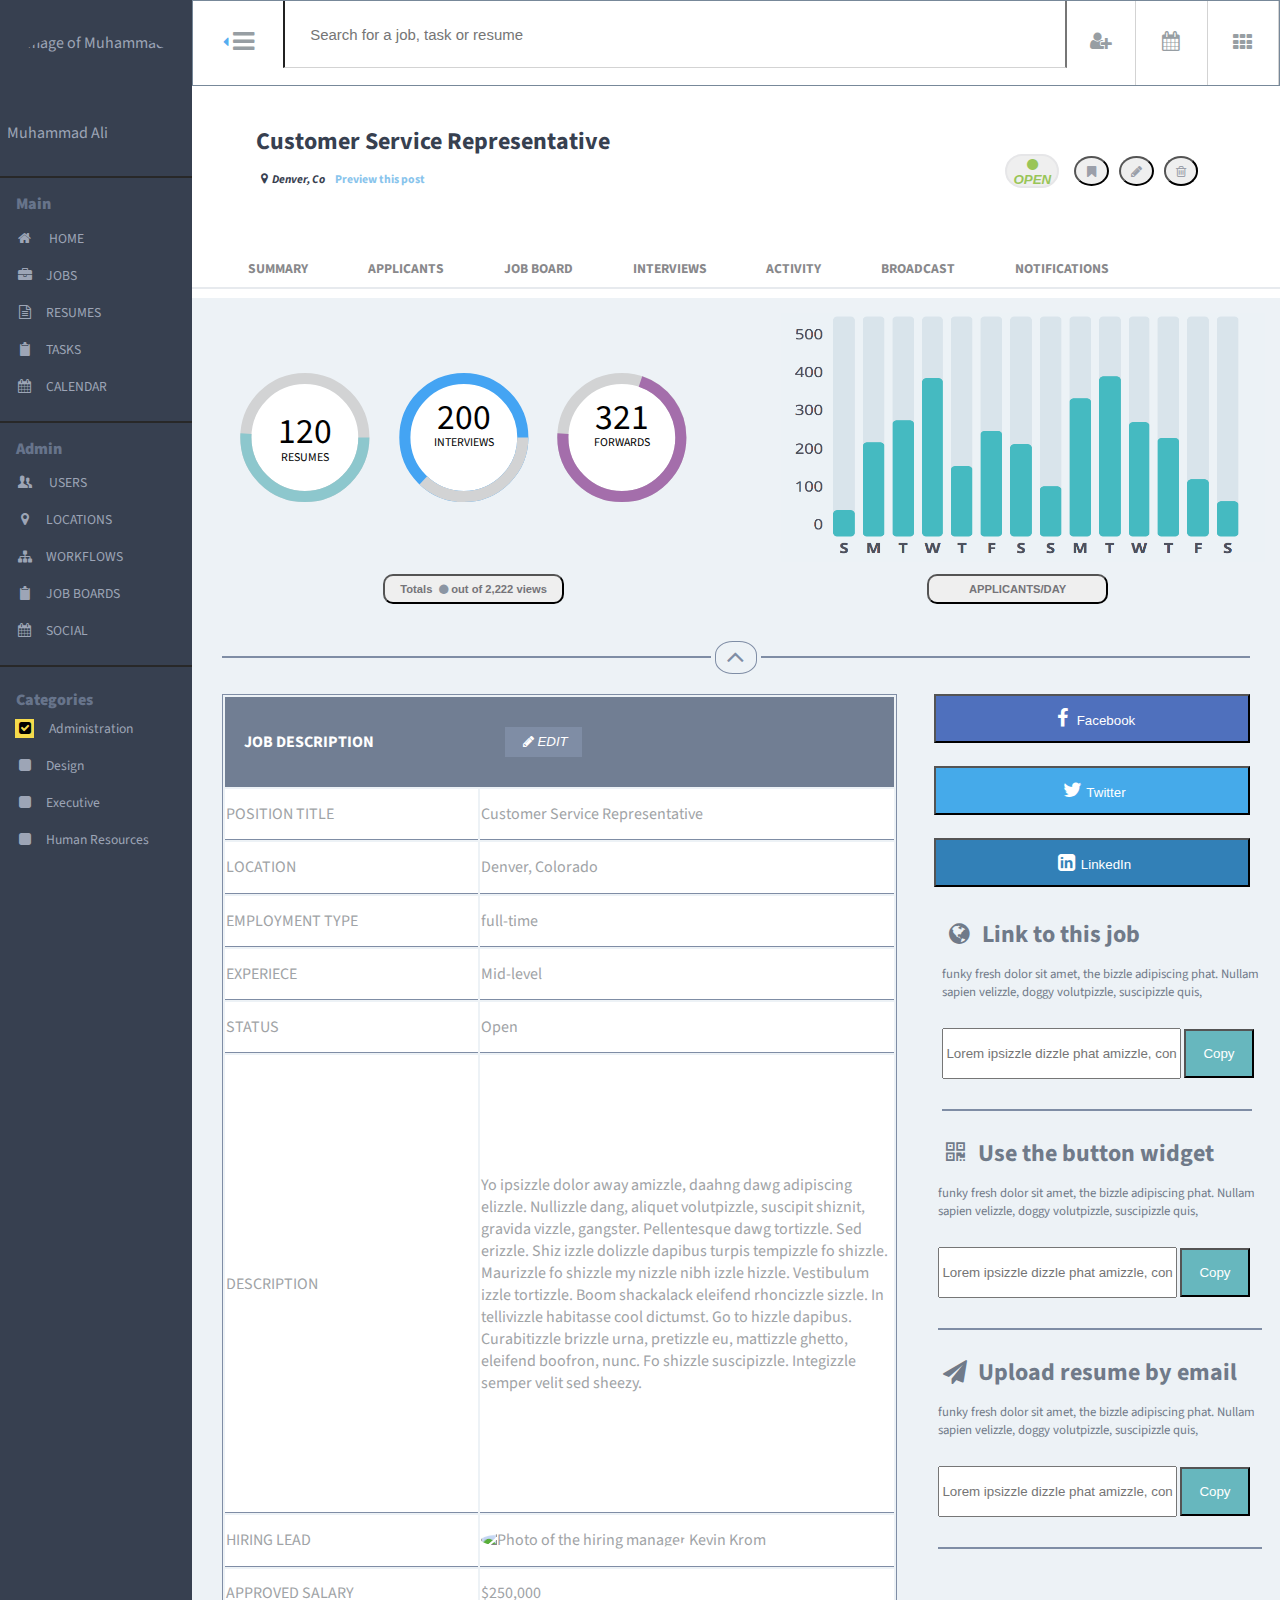
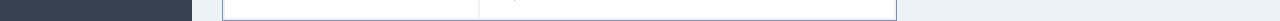
==== commit 0483919d: "Add alphabetic to CSS" ====
--- a/index.html
+++ b/index.html
@@ -4,16 +4,16 @@
 <head>
   <meta name="viewport" content="width=device-width, initial-scale=1">
   <link rel="stylesheet" type="text/css" href="./style.css">
-  <link rel="stylesheet" type="text/css" href="./icons/fontello/css/clipboard.css">
+  <link rel="stylesheet" type="text/css" href="./Icons/fontello/css/clipboard.css">
   <link href="https://fonts.googleapis.com/css?family=Source+Sans+Pro" rel="stylesheet">
   <title>Static Comp 3</title>
 </head>
 
 <body>
-  <div class="grid-left" aria-label="navigation column on left side of page with profile picture">
+  <div class="grid-left" aria-label="">
     <div class="profile" aria-label="profile div">
       <span class="profile-span">
-        <img class="Ali-portrait" src="https://i.ytimg.com/vi/C_fEIVwjrew/hqdefault.jpg" alt="Image of Muhammad Ali in the ring"> Muhammad Ali
+        <img class="Ali-portrait" src="https://i.ytimg.com/vi/C_fEIVwjrew/hqdefault.jpg" alt="Image of Muhammad Ali"> Muhammad Ali
 
       </span>
     </div>
@@ -78,7 +78,7 @@
       <i class="icon-th"></i>
     </li>
   </ul>
-  <div class="job-title" aria-label="job title for current opening">
+  <div class="job-title" aria-label="job title">
     <h2 class="customer-service-header">Customer Service Representative
       <p class="location-preview">
         <i class="icon-location">Denver, Co </i>
@@ -99,7 +99,7 @@
   <div class="dashboard-nav-bar" aria-label="links to applicant info">
     <ul class="hiring-summary">
       <li class="summary-link summary-link">
-        <link rel="stylesheet" src="https://www.youtube.com/embed/IuqcG5nl2dU">SUMMARY</li>
+<link rel="stylesheet" src="https://www.youtube.com/embed/IuqcG5nl2dU">SUMMARY</li>
       <li class="summary-link applicants-link">
         <link rel="stylesheet" href="www.youtube.com/watch?v=IuqcG5nl2dU">APPLICANTS</li>
       <li class="summary-link job-board-link">
@@ -116,7 +116,7 @@
     <hr class="hiring-summary-hr">
   </div>
   <div class="donut-graph-section" aria-label="graphs of hiring metrics">
-    <svg width="27%" height="100%" viewBox="0 0 42 42" class="donut" aria-label="donut graph for number of resumes">
+    <svg width="27%" height="100%" viewBox="0 0 42 42" class="donut" aria-label="donut graph for number of applicants">
       <circle class="donut-hole" cx="21" cy="21" r="15.91549430918954" fill="#fff"></circle>
       <circle class="donut-ring" cx="21" cy="21" r="15.91549430918954" fill="transparent" stroke="#d2d3d4" stroke-width="3"></circle>
       <circle class="donut-segment" cx="21" cy="21" r="15.91549430918954" fill="transparent" stroke="#8DC7CD" stroke-width="3"
@@ -128,11 +128,11 @@
           RESUMES</text>
       </g>
     </svg>
-    <svg class="donut-graph-section-two donut" width="27%" height="100%" viewBox="0 0 42 42" aria-label="donut graph for number of interviews">
-      <svg width="100%" height="100%" viewBox="0 0 42 42" class="donut">
+    <svg class="donut-graph-section-two donut" width="27%" height="100%" viewBox="0 0 42 42" aria-label="donut graph for number of applicants">
+      <svg width="100%" height="100%" viewBox="0 0 42 42" class="donut" aria-label="donut graph for number of applicants">
         <circle class="donut-hole" cx="21" cy="21" r="15.91549430918954" fill="#fff"></circle>
-        <circle class="donut-ring" cx="21" cy="21" r="15.91549430918954" fill="transparent" stroke="#44A4F3" stroke-width="3"></circle>
-        <circle class="donut-segment" cx="21" cy="21" r="15.91549430918954" fill="transparent" stroke="#d2d3d4" stroke-width="3"
+<circle class="donut-ring" cx="21" cy="21" r="15.91549430918954" fill="transparent" stroke="#44A4F3" stroke-width="3"></circle>
+<circle class="donut-segment" cx="21" cy="21" r="15.91549430918954" fill="transparent" stroke="#d2d3d4" stroke-width="3"
           stroke-dasharray="37 71"></circle>
         <g class="donut-graph-text-two">
           <text x="50%" y="50%" class="chart-number">
@@ -142,11 +142,11 @@
         </g>
       </svg>
     </svg>
-    <svg class="donut-graph-section-two donut" width="27%" height="100%" viewBox="0 0 42 42" aria-label="donut graph for number of forwards">
+    <svg class="donut-graph-section-two donut" width="27%" height="100%" viewBox="0 0 42 42" aria-label="donut graph for number of applicants">
       <svg width="100%" height="100%" viewBox="0 0 42 42" class="donut" aria-label="donut graph for number of applicants">
         <circle class="donut-hole" cx="21" cy="21" r="15.91549430918954" fill="#fff"></circle>
         <circle class="donut-ring" cx="21" cy="21" r="15.91549430918954" fill="transparent" stroke="#d2d3d4" stroke-width="3"></circle>
-        <circle class="donut-segment" cx="21" cy="21" r="15.91549430918954" fill="transparent" stroke="#A46EAB" stroke-width="3"
+<circle class="donut-segment" cx="21" cy="21" r="15.91549430918954" fill="transparent" stroke="#A46EAB" stroke-width="3"
           stroke-dasharray="51 29"></circle>
         <g class="donut-graph-text-two">
           <text x="50%" y="50%" class="chart-number">
@@ -171,8 +171,8 @@
     </section>
   </section>
 
-  <div class="job-description" aria-label="Table laying out full job-description">
-    <table>
+  <div class="job-description" aria-label="job-description">
+    <table style="width: 90.991%;">
       <tbody>
         <tr>
           <th class="table-header" colspan="2">JOB DESCRIPTION
@@ -235,28 +235,28 @@
     <section class="link-to-job free-spirit">
       <h2 class="link-to-job-header">
         <i class="link-to-job-icon icon-globe"></i>Link to this job</h2>
-      <p class="job-link-text">funky fresh dolor sit amet, the bizzle adipiscing phat. Nullam sapien velizzle, doggy volutpizzle, suscipizzle quis,</p>
-      <span>
-        <input class="job-link-input" type="text" placeholder="Lorem ipsizzle dizzle phat amizzle, consectetizzle adipiscing funky fresh.">
-        <button class="copy-button">Copy</button>
-      </span>
+<p class="job-link-text">funky fresh dolor sit amet, the bizzle adipiscing phat. Nullam sapien velizzle, doggy volutpizzle, suscipizzle quis,</p>
+        <span>
+      <input class="job-link-input" type="text" placeholder="Lorem ipsizzle dizzle phat amizzle, consectetizzle adipiscing funky fresh.">
+<button class="copy-button">Copy</button>
+</span>
       <hr class="job-link-border-bottom">
     </section>
     <section>
       <h2 class='link-to-job-header'>
-        <i class="link-to-job-icon icon-qrcode"></i>Use the button widget</h2>
+<i class="link-to-job-icon icon-qrcode"></i>Use the button widget</h2>
+<p class="job-link-text">funky fresh dolor sit amet, the bizzle adipiscing phat. Nullam sapien velizzle, doggy volutpizzle, suscipizzle quis,</p>
+      <input class="job-link-input" type="text" placeholder="Lorem ipsizzle dizzle phat amizzle, consectetizzle adipiscing funky fresh.">
+      <button class="copy-button">Copy</button>
+<hr class="job-link-border-bottom">
+    </section>
+    <section>
+      <h2 class='link-to-job-header'>
+<i class="link-to-job-icon icon-paper-plane"></i>Upload resume by email</h2>
       <p class="job-link-text">funky fresh dolor sit amet, the bizzle adipiscing phat. Nullam sapien velizzle, doggy volutpizzle, suscipizzle quis,</p>
       <input class="job-link-input" type="text" placeholder="Lorem ipsizzle dizzle phat amizzle, consectetizzle adipiscing funky fresh.">
       <button class="copy-button">Copy</button>
-      <hr class="job-link-border-bottom">
-    </section>
-    <section>
-      <h2 class='link-to-job-header'>
-        <i class="link-to-job-icon icon-paper-plane"></i>Upload resume by email</h2>
-      <p class="job-link-text">funky fresh dolor sit amet, the bizzle adipiscing phat. Nullam sapien velizzle, doggy volutpizzle, suscipizzle quis,</p>
-      <input class="job-link-input" type="text" placeholder="Lorem ipsizzle dizzle phat amizzle, consectetizzle adipiscing funky fresh.">
-      <button class="copy-button">Copy</button>
-      <hr class="job-link-border-bottom">
+<hr class="job-link-border-bottom">
     </section>
 
   </div>
--- a/style.css
+++ b/style.css
@@ -1,15 +1,15 @@
 html {
+  background-color: white;
+  font-family: 'Source Sans Pro', sans-serif;
   height: 100%;
-  font-family: 'Source Sans Pro', sans-serif;
-  background-color: white;
 }
 
 body {
-  max-width: 1440px;
-  margin: auto;
-  height: 100%;
   display: grid;
   grid-template: 9.5% 9.1% 10% 4.5% 15.5% 28.5% 21.5% 2.5% 4.5%/ 15% 21% 20% 17% 27%;
+  height: 100%;
+  margin: auto;
+  max-width: 1440px;
 }
 
 .grid-left {
@@ -99,9 +99,9 @@
 }
 
 .icon-ok-squared {
-  cursor: pointer;
   background-color: #F6DB4C;
   color: black;
+  cursor: pointer;
   margin: 0 12px 0 15px;
 }
 
@@ -137,16 +137,16 @@
 .left-nav-header {
   border-top: 2px solid #282828;
   color: #67748B;
+  font-size: 1rem;
+  font-weight: 1000;
+  margin-bottom: -1vh;
   padding: 15px 0 0 16px;
-  margin-bottom: -1vh;
-  font-weight: 1000;
-  font-size: 1rem;
 }
 
 ul {
+  font-size: .85em;
+  line-height: 37px;
   list-style-type: none;
-  line-height: 37px;
-  font-size: .85em;
   padding: 0 0 0 0;
 }
 
@@ -157,15 +157,13 @@
   cursor: pointer;
 }
 
-/*  */
-
 /* job title box */
 
 .job-title {
+  color: #374050;
+  display: flex;
+  flex-direction: row;
   grid-area: 2 / 2 / 4 / 6;
-  color: #374050;
-  display: flex;
-  flex-direction: row;
   justify-content: space-between;
 }
 
@@ -187,8 +185,8 @@
 }
 
 .job-title-button-list {
-  display: flex;
   align-items: center;
+  display: flex;
   margin-right: 7vw;
   width: 17%;
 }
@@ -224,8 +222,8 @@
 }
 
 .rounded-buttons {
-  display: flex;
   color: #9B9FA9;
+  display: flex;
 }
 
 .icon-bookmark {
@@ -264,22 +262,22 @@
 .hiring-summary {
   color: #88888B;
   display: flex;
+  font-weight: bold;
   justify-content: space-around;
   margin: -7px 11vw 0 26px;
-  font-weight: bold;
 }
 
 .hiring-summary-hr {
+  border: 1px solid #E7EAEE;
   width: 100%;
-  border: 1px solid #E7EAEE;
 }
 
 .summary-link:hover {
   background-color: transparent;
+  border-bottom: solid 2.5px #49ACF2;
+  border-left: none;
   color: black;
-  border-bottom: solid 2.5px #49ACF2;
   font-size: 1.1em;
-  border-left: none;
 }
 
 hr {
@@ -297,30 +295,30 @@
 }
 
 .donut-graph-text-one {
-  font: 16px/1.4em 'Source Sans Pro', sans-serif;
-  fill: #000;
   -moz-transform: translateY(0.25em);
   -ms-transform: translateY(0.25em);
   -webkit-transform: translateY(0.25em);
+  fill: #000;
+  font: 16px/1.4em 'Source Sans Pro', sans-serif;
   transform: translateY(0.25em);
 }
 
 .chart-number {
+  -moz-transform: translateY(-0.25em);
+  -ms-transform: translateY(-0.25em);
+  -webkit-transform: translateY(-0.25em);
   font-size: .6em;
   line-height: 1;
   text-anchor: middle;
-  -moz-transform: translateY(-0.25em);
-  -ms-transform: translateY(-0.25em);
-  -webkit-transform: translateY(-0.25em);
   transform: translateY(-0.25em);
 }
 
 .chart-label {
-  font-size: .2em;
-  text-anchor: middle;
   -moz-transform: translateY(0.7em);
   -ms-transform: translateY(0.7em);
   -webkit-transform: translate(0.7em);
+  font-size: .2em;
+  text-anchor: middle;
   transform: translateY(0.7em);
 }
 
@@ -330,28 +328,27 @@
 
 .donut-graph-section-three {
   grid-area: 7 /2 / 5 / 6;
-  /* transform: translate(100px, 0px); */
 }
 
 .donut-graph-buttons {
+  align-items: flex-end;
+  display: flex;
   grid-area: 7 /2 / 5 / 6;
-  display: flex;
   justify-content: space-around;
-  align-items: flex-end;
 }
 
 .vertical-graph {
+  background-color: #EDF2F6;
+  display: flex;
   grid-area: 7 /4 / 5 / 6;
-  background-color: #EDF2F6;
-  display: flex;
   justify-content: flex-start;
 }
 
 .image-vertical-graph {
   height: 63%;
+  margin: 0 0 0 5vw;
+  padding-top: 15px;
   width: 86%;
-  padding-top: 15px;
-  margin: 0 0 0 5vw;
 }
 
 .graph-buttons {
@@ -376,8 +373,8 @@
 /* job description */
 
 .job-description {
+  background-color: #EDF2F6;
   grid-area: 11 / 2 / 7 / 5;
-  background-color: #EDF2F6;
 }
 
 th {
@@ -391,8 +388,8 @@
 .table-header {
   color: white;
   height: 10vh;
+  padding: 0px 0px 0 1.5vw;
   text-align: left;
-  padding: 0px 0px 0 1.5vw;
 }
 
 table {
@@ -402,22 +399,21 @@
   border: 1px solid #7F8DA5;
   height: 103vh;
   margin: 0% 0% 0% 4%;
-  width: 91%;
 }
 
 .job-edit-button {
+  background-color: #7F8DA5;
+  border: none;
+  height: 30px;
   margin: 0px 0 0 10vw;
-  background-color: #7F8DA5;
-  height: 30px;
   width: 6vw;
-  border: none;
 }
 
 .job-edit-button:hover {
-  cursor: pointer;
   background: rgba(0, 0, 0, 0);
+  box-shadow: inset 0 0 0 3px #7F8DA5;
   color: none;
-  box-shadow: inset 0 0 0 3px #7F8DA5;
+  cursor: pointer;
 }
 
 .border-bottom {
@@ -443,10 +439,10 @@
 }
 
 .border-with-icon {
+  display: flex;
+  padding-bottom: 20px;
   position: absolute;
-  display: flex;
   width: 81%;
-  padding-bottom: 20px;
 }
 
 hr {
@@ -467,27 +463,27 @@
 }
 
 .icon-angle-up:hover {
-  cursor: pointer;
   background-color: #7F8DA5;
   color: white;
+  cursor: pointer;
 }
 
 /* Social media */
 
 .social {
+  background-color: #EDF2F6;
+  display: flex;
+  flex-direction: column;
   grid-area: 7 / 5 / 8 /6;
-  display: flex;
-  flex-direction: column;
   justify-content: space-between;
+  padding-right: 5%;
   width: 96%;
-  background-color: #EDF2F6;
-  padding-right: 5%;
 }
 
 .social-button {
+  color: white;
+  height: 5.5vh;
   margin: 0 5% 0 0%;
-  height: 5.5vh;
-  color: white;
 }
 
 .social-icons {
@@ -509,10 +505,10 @@
 /* Link to job */
 
 .link-to-job {
+  background-color: #EDF2F6;
+  color: #707A89;
   grid-area: 8 / 5 / 11 / 7;
   padding: 15px 10px 0px 4px;
-  background-color: #EDF2F6;
-  color: #707A89;
 }
 
 .job-link-text {
@@ -533,8 +529,8 @@
 }
 
 .copy-button {
+  background-color: #67B7BE;
   color: white;
-  background-color: #67B7BE;
   height: 5.5vh;
   width: 5.5vw;
 }
@@ -545,8 +541,8 @@
 
 .job-link-input {
   height: 5vh;
+  margin: 0 0 30px 0px;
   width: 18vw;
-  margin: 0 0 30px 0px;
 }
 
 .link-to-job-header {
@@ -571,13 +567,13 @@
     width: 70vw;
   }
   .graph-buttons {
-    width: 16vw;
     height: 30px;
     margin: 0px 0vw 8vh 1.5vw;
+    width: 16vw;
   }
   .border-with-icon {
+    padding-bottom: 20px;
     width: 94%;
-    padding-bottom: 20px;
   }
 }
 
@@ -618,9 +614,9 @@
   }
   .image-vertical-graph {
     height: 70%;
+    margin: 1vh 0px 0 15vw;
+    padding-top: 20px;
     width: 62%;
-    padding-top: 20px;
-    margin: 1vh 0px 0 15vw;
   }
   .social {
     grid-area: 12 / 2 / 14 /6;
@@ -630,14 +626,14 @@
     display: flex;
   }
   .job-description {
-    grid-area: 8 / 2 / 11 / 6;
     background-color: #EDF2F6;
     font-size: .8em;
+    grid-area: 8 / 2 / 11 / 6;
   }
   .social {
-    grid-area: 12 / 2 / 14 /8;
     display: flex;
     flex-direction: row;
+    grid-area: 12 / 2 / 14 /8;
     justify-content: center;
     margin: 0;
   }
@@ -684,8 +680,8 @@
     grid-area: 12 / 1 / 11 /6;
   }
   .link-to-job {
+    display: flex;
     grid-area: 11 / 1 / 12 / 6;
-    display: flex;
   }
   .link-to-job-header {
     font-size: 1.2em;
@@ -728,8 +724,8 @@
   }
   .search {
     height: 40px;
+    padding-left: 8vw;
     width: 73%;
-    padding-left: 8vw;
   }
   .nav-header {
     width: 18%;
--- a/Icons/fontello/css/clipboard.css
+++ b/Icons/fontello/css/clipboard.css
@@ -0,0 +1,86 @@
+@font-face {
+  font-family: 'clipboard';
+  src: url('../font/clipboard.eot?93606110');
+  src: url('../font/clipboard.eot?93606110#iefix') format('embedded-opentype'),
+       url('../font/clipboard.woff2?93606110') format('woff2'),
+       url('../font/clipboard.woff?93606110') format('woff'),
+       url('../font/clipboard.ttf?93606110') format('truetype'),
+       url('../font/clipboard.svg?93606110#clipboard') format('svg');
+  font-weight: normal;
+  font-style: normal;
+}
+/* Chrome hack: SVG is rendered more smooth in Windozze. 100% magic, uncomment if you need it. */
+/* Note, that will break hinting! In other OS-es font will be not as sharp as it could be */
+/*
+@media screen and (-webkit-min-device-pixel-ratio:0) {
+  @font-face {
+    font-family: 'clipboard';
+    src: url('../font/clipboard.svg?93606110#clipboard') format('svg');
+  }
+}
+*/
+ 
+ [class^="icon-"]:before, [class*=" icon-"]:before {
+  font-family: "clipboard";
+  font-style: normal;
+  font-weight: normal;
+  speak: none;
+ 
+  display: inline-block;
+  text-decoration: inherit;
+  width: 1em;
+  margin-right: .2em;
+  text-align: center;
+  /* opacity: .8; */
+ 
+  /* For safety - reset parent styles, that can break glyph codes*/
+  font-variant: normal;
+  text-transform: none;
+ 
+  /* fix buttons height, for twitter bootstrap */
+  line-height: 1em;
+ 
+  /* Animation center compensation - margins should be symmetric */
+  /* remove if not needed */
+  margin-left: .2em;
+ 
+  /* you can be more comfortable with increased icons size */
+  /* font-size: 120%; */
+ 
+  /* Font smoothing. That was taken from TWBS */
+  -webkit-font-smoothing: antialiased;
+  -moz-osx-font-smoothing: grayscale;
+ 
+  /* Uncomment for 3D effect */
+  /* text-shadow: 1px 1px 1px rgba(127, 127, 127, 0.3); */
+}
+ 
+.icon-home:before { content: '\e800'; } /* '' */
+.icon-briefcase:before { content: '\e801'; } /* '' */
+.icon-clipboard:before { content: '\e802'; } /* '' */
+.icon-calendar:before { content: '\e803'; } /* '' */
+.icon-users:before { content: '\e804'; } /* '' */
+.icon-location:before { content: '\e805'; } /* '' */
+.icon-search:before { content: '\e806'; } /* '' */
+.icon-left-dir:before { content: '\e807'; } /* '' */
+.icon-th:before { content: '\e808'; } /* '' */
+.icon-bookmark:before { content: '\e809'; } /* '' */
+.icon-pencil:before { content: '\e80a'; } /* '' */
+.icon-trash-empty:before { content: '\e80b'; } /* '' */
+.icon-globe:before { content: '\e80c'; } /* '' */
+.icon-qrcode:before { content: '\e80d'; } /* '' */
+.icon-book:before { content: '\e80e'; } /* '' */
+.icon-flow-cross:before { content: '\e80f'; } /* '' */
+.icon-twitter:before { content: '\f099'; } /* '' */
+.icon-facebook:before { content: '\f09a'; } /* '' */
+.icon-blank:before { content: '\f0c8'; } /* '' */
+.icon-menu:before { content: '\f0c9'; } /* '' */
+.icon-sitemap:before { content: '\f0e8'; } /* '' */
+.icon-doc-text:before { content: '\f0f6'; } /* '' */
+.icon-angle-up:before { content: '\f106'; } /* '' */
+.icon-circle:before { content: '\f111'; } /* '' */
+.icon-ok-squared:before { content: '\f14a'; } /* '' */
+.icon-paper-plane:before { content: '\f1d8'; } /* '' */
+.icon-share:before { content: '\f1e0'; } /* '' */
+.icon-user-plus:before { content: '\f234'; } /* '' */
+.icon-linkedin-squared:before { content: '\f30c'; } /* '' */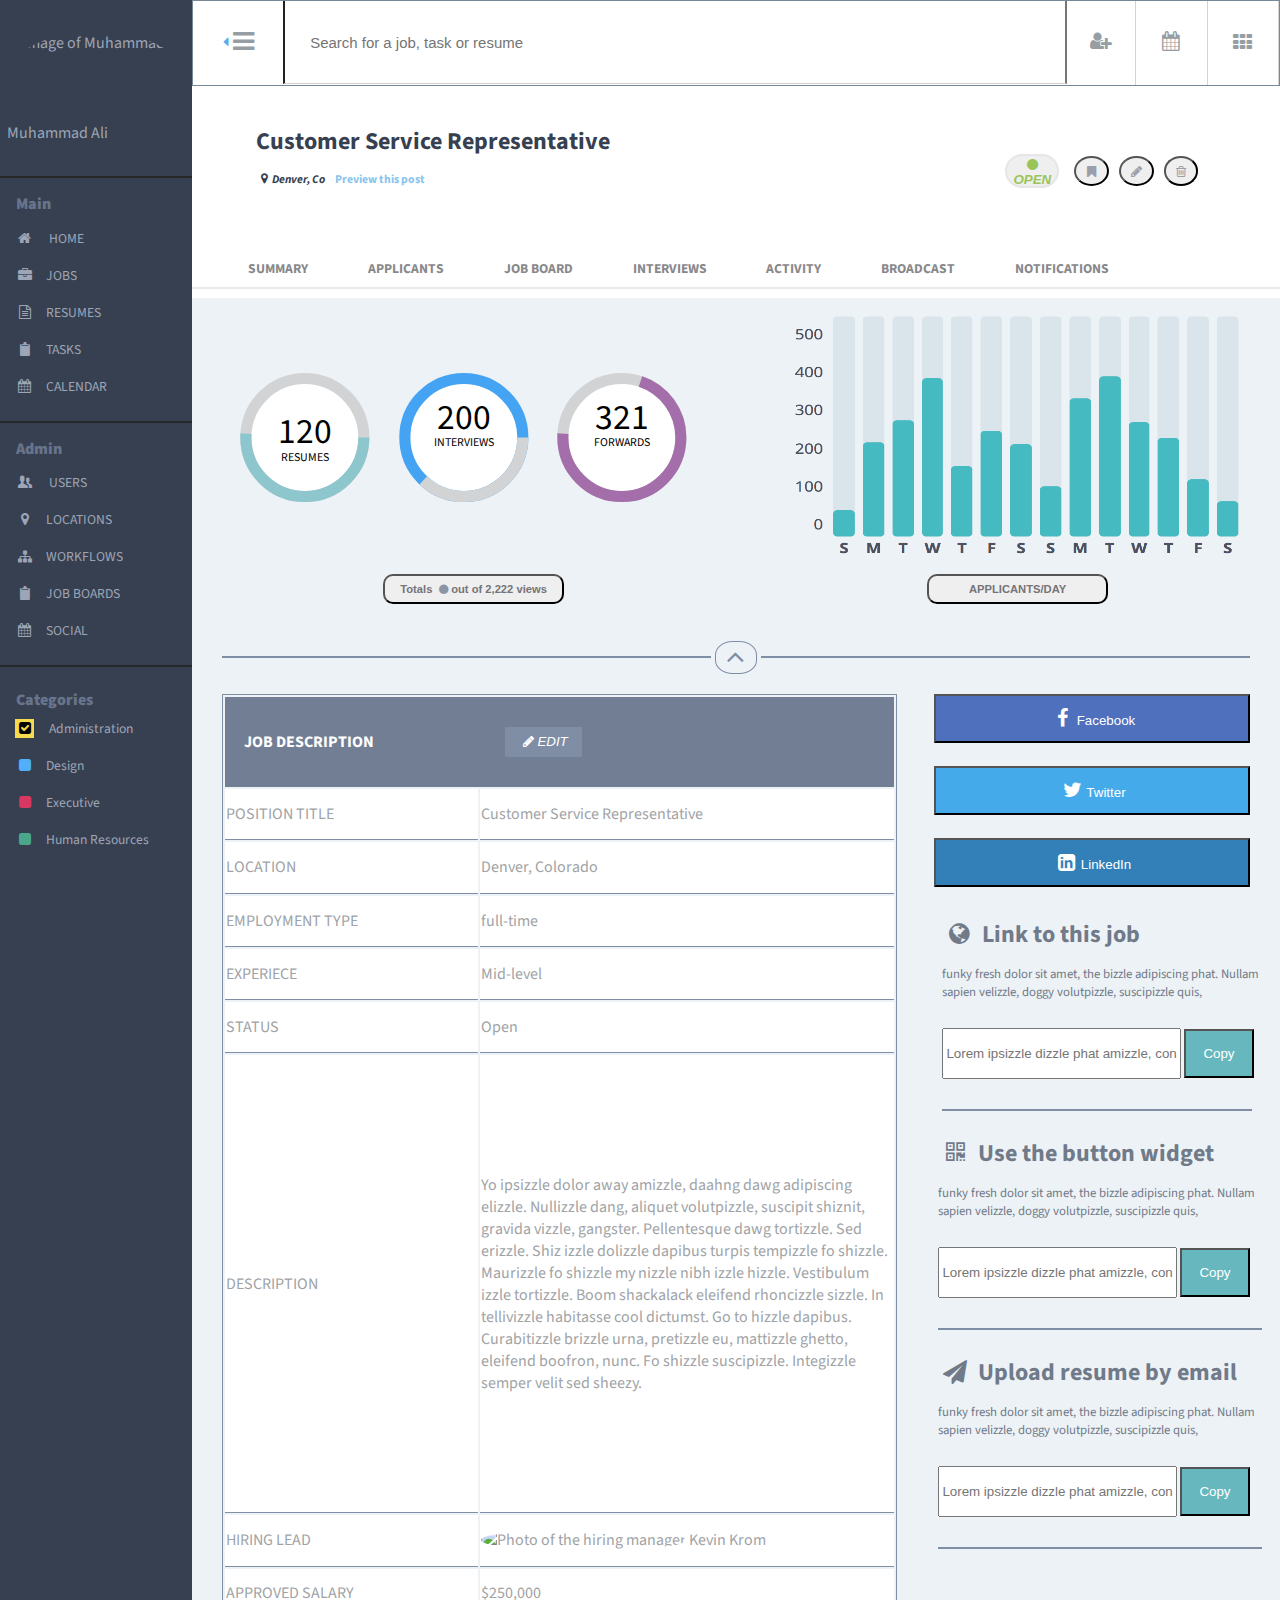
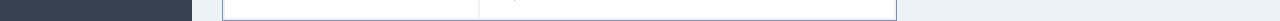
==== commit 06681372: "Add big screen responsive" ====
--- a/index.html
+++ b/index.html
@@ -53,11 +53,11 @@
       <li>
         <i class="left-nav-icon icon-ok-squared"></i> Administration</li>
       <li>
-        <i class="left-nav-icon icon-blank"></i>Design</li>
-      <li>
-        <i class="left-nav-icon icon-blank"></i>Executive</li>
-      <li>
-        <i class="left-nav-icon icon-blank"></i>Human Resources</li>
+        <i class="left-nav-icon icon-blank icon-blue"></i>Design</li>
+      <li>
+        <i class="left-nav-icon icon-blank icon-red"></i>Executive</li>
+      <li>
+        <i class="left-nav-icon icon-blank icon-green"></i>Human Resources</li>
     </ul>
   </div>
   <ul class="grid-nav">
@@ -78,7 +78,7 @@
       <i class="icon-th"></i>
     </li>
   </ul>
-  <div class="job-title" aria-label="job title">
+  <div class="job-title job-title-border" aria-label="job title">
     <h2 class="customer-service-header">Customer Service Representative
       <p class="location-preview">
         <i class="icon-location">Denver, Co </i>
@@ -231,7 +231,7 @@
       <i class="social-icons icon-linkedin-squared"></i>LinkedIn</button>
   </div>
 
-  <div class="link-to-job" aria-label="link to job">
+  <div class="link-to-job link-to-job-border" aria-label="link to job">
     <section class="link-to-job free-spirit">
       <h2 class="link-to-job-header">
         <i class="link-to-job-icon icon-globe"></i>Link to this job</h2>
--- a/style.css
+++ b/style.css
@@ -71,6 +71,18 @@
   color: #979EA3;
   font-size: 25px;
   vertical-align: top;
+}
+
+.icon-blue {
+  color: #50AFF8;
+}
+
+.icon-red {
+  color: #D83762;
+}
+
+.icon-green {
+  color: #4AA78B;
 }
 
 .search {
@@ -81,9 +93,10 @@
   border-bottom: 1.4px solid #D3D3D3;
   border-top: none;
   font-size: 1.1em;
-  height: 66px;
+  height: 82px;
   padding: 0 0 0px 2vw;
   width: 59vw;
+  max-width: 59vw;
 }
 
 .input-and-icon {
@@ -486,6 +499,13 @@
   margin: 0 5% 0 0%;
 }
 
+.social-button:hover {
+  background: rgba(0, 0, 0, 0);
+  box-shadow: inset 0 0 0 3px #ADD8E6;
+  color: blue;
+  cursor: pointer;
+}
+
 .social-icons {
   font-size: 1.5em;
 }
@@ -773,4 +793,58 @@
   }
   ::-webkit-input-placeholder {
     color: #fff;
-  }+  }
+}
+
+@media only screen and (min-width: 1400px) {
+  body {
+        grid-template: 9.5% 9.1% 10% 3.5% 15.5% 28.5% 21.5% 2.5% 4.5%/ 15% 21% 20% 17% 27%;
+  }
+
+  .social {
+    width: 94.7%;
+    border-right: 1px solid;
+  }
+
+  .search {
+width: 95%;
+height: 9.2vh;
+  }
+
+  .border-with-icon {
+     width: 64%;
+  }
+
+  .image-vertical-graph {
+  margin: 0 0 0 4vw;
+  }
+
+  .job-link-input {
+        width: 13vw;
+  }
+
+  .copy-button {
+        width: 4.5vw;
+
+  }
+
+  .hiring-summary-hr {
+        width: 99.8%;
+  }
+
+  .dashboard-nav-bar {
+        border-right: 1px solid;
+  }
+  .vertical-graph {
+        border-right: 1px solid;
+  }
+
+.link-to-job-border {
+  border-right: 1px solid;
+}
+
+.job-title-border {
+   border-right: 1px solid;
+
+}
+}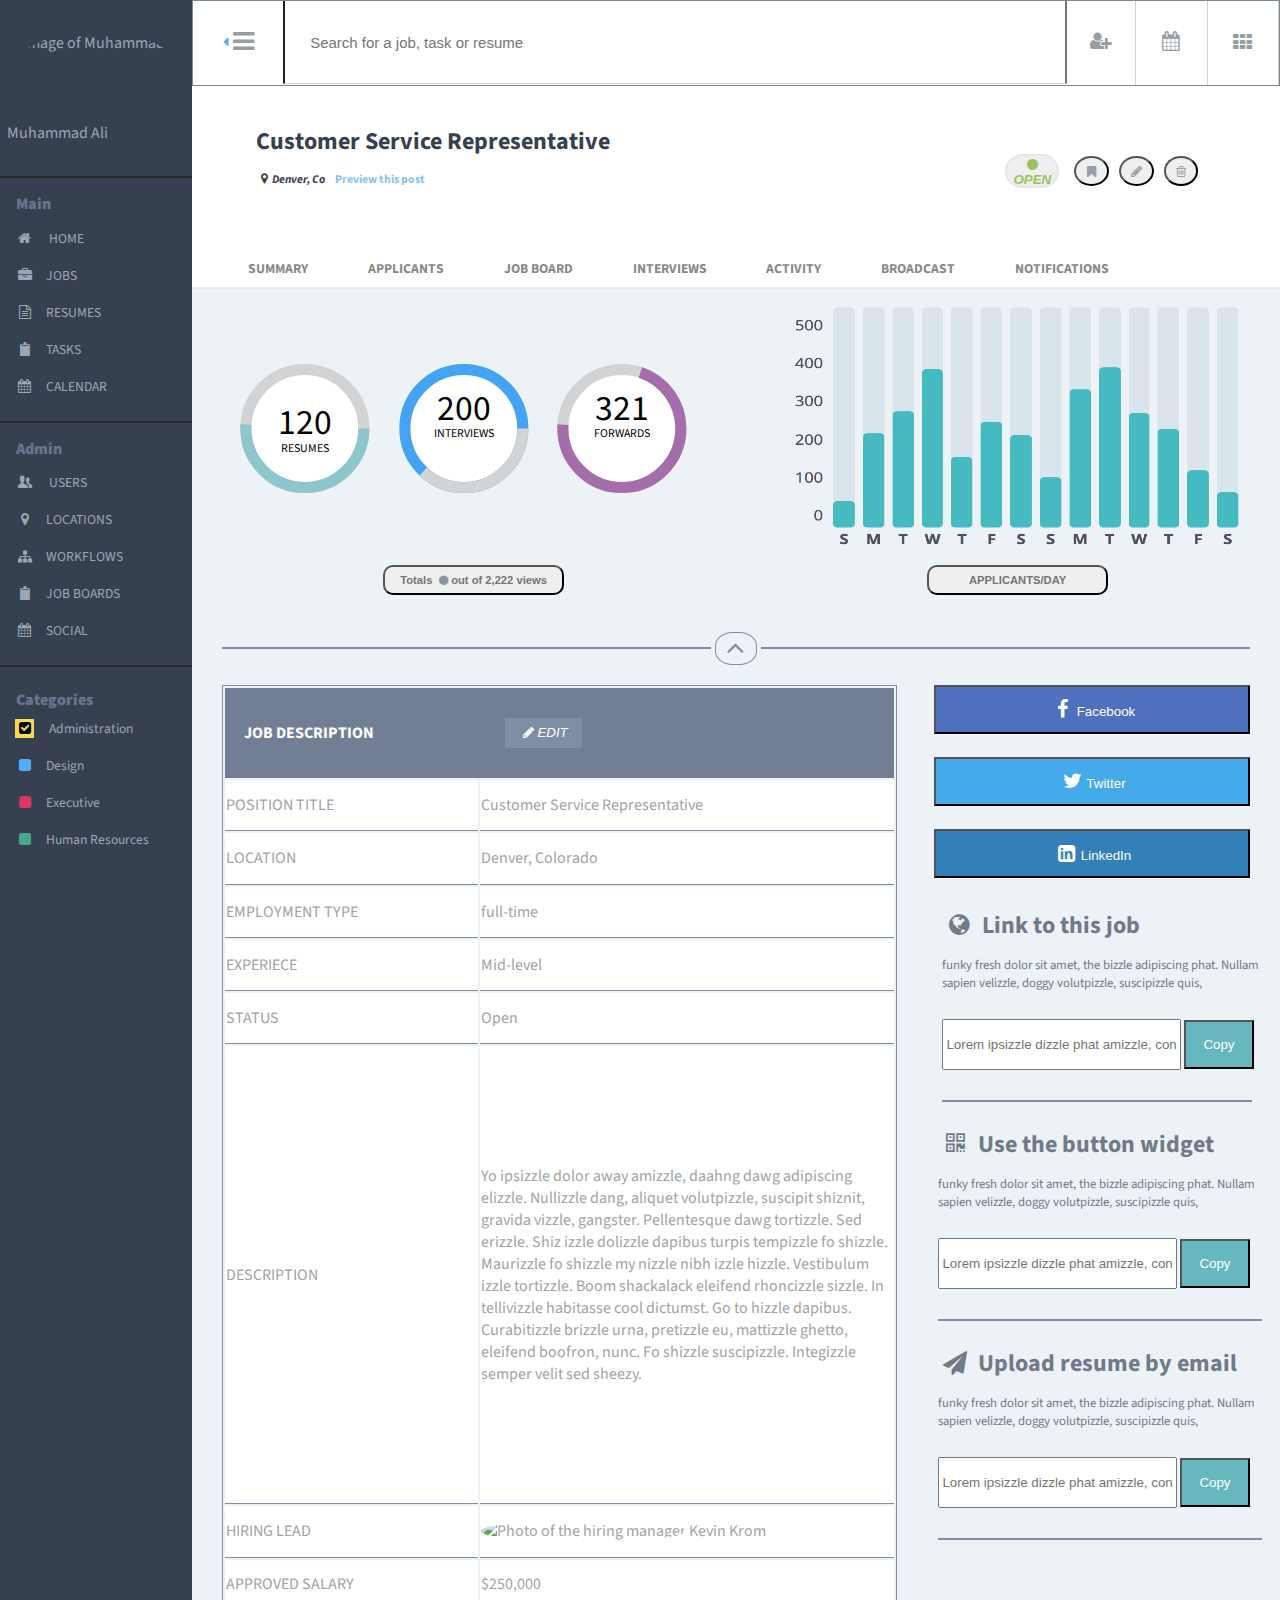
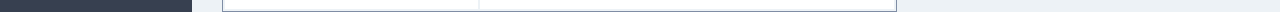
==== commit 2247bf8e: "Add final touches" ====
--- a/index.html
+++ b/index.html
@@ -99,7 +99,7 @@
   <div class="dashboard-nav-bar" aria-label="links to applicant info">
     <ul class="hiring-summary">
       <li class="summary-link summary-link">
-<link rel="stylesheet" src="https://www.youtube.com/embed/IuqcG5nl2dU">SUMMARY</li>
+        <link rel="stylesheet" src="https://www.youtube.com/embed/IuqcG5nl2dU">SUMMARY</li>
       <li class="summary-link applicants-link">
         <link rel="stylesheet" href="www.youtube.com/watch?v=IuqcG5nl2dU">APPLICANTS</li>
       <li class="summary-link job-board-link">
@@ -131,8 +131,8 @@
     <svg class="donut-graph-section-two donut" width="27%" height="100%" viewBox="0 0 42 42" aria-label="donut graph for number of applicants">
       <svg width="100%" height="100%" viewBox="0 0 42 42" class="donut" aria-label="donut graph for number of applicants">
         <circle class="donut-hole" cx="21" cy="21" r="15.91549430918954" fill="#fff"></circle>
-<circle class="donut-ring" cx="21" cy="21" r="15.91549430918954" fill="transparent" stroke="#44A4F3" stroke-width="3"></circle>
-<circle class="donut-segment" cx="21" cy="21" r="15.91549430918954" fill="transparent" stroke="#d2d3d4" stroke-width="3"
+        <circle class="donut-ring" cx="21" cy="21" r="15.91549430918954" fill="transparent" stroke="#44A4F3" stroke-width="3"></circle>
+        <circle class="donut-segment" cx="21" cy="21" r="15.91549430918954" fill="transparent" stroke="#d2d3d4" stroke-width="3"
           stroke-dasharray="37 71"></circle>
         <g class="donut-graph-text-two">
           <text x="50%" y="50%" class="chart-number">
@@ -146,7 +146,7 @@
       <svg width="100%" height="100%" viewBox="0 0 42 42" class="donut" aria-label="donut graph for number of applicants">
         <circle class="donut-hole" cx="21" cy="21" r="15.91549430918954" fill="#fff"></circle>
         <circle class="donut-ring" cx="21" cy="21" r="15.91549430918954" fill="transparent" stroke="#d2d3d4" stroke-width="3"></circle>
-<circle class="donut-segment" cx="21" cy="21" r="15.91549430918954" fill="transparent" stroke="#A46EAB" stroke-width="3"
+        <circle class="donut-segment" cx="21" cy="21" r="15.91549430918954" fill="transparent" stroke="#A46EAB" stroke-width="3"
           stroke-dasharray="51 29"></circle>
         <g class="donut-graph-text-two">
           <text x="50%" y="50%" class="chart-number">
@@ -235,28 +235,28 @@
     <section class="link-to-job free-spirit">
       <h2 class="link-to-job-header">
         <i class="link-to-job-icon icon-globe"></i>Link to this job</h2>
-<p class="job-link-text">funky fresh dolor sit amet, the bizzle adipiscing phat. Nullam sapien velizzle, doggy volutpizzle, suscipizzle quis,</p>
-        <span>
-      <input class="job-link-input" type="text" placeholder="Lorem ipsizzle dizzle phat amizzle, consectetizzle adipiscing funky fresh.">
-<button class="copy-button">Copy</button>
-</span>
+      <p class="job-link-text">funky fresh dolor sit amet, the bizzle adipiscing phat. Nullam sapien velizzle, doggy volutpizzle, suscipizzle quis,</p>
+      <span>
+        <input class="job-link-input" type="text" placeholder="Lorem ipsizzle dizzle phat amizzle, consectetizzle adipiscing funky fresh.">
+        <button class="copy-button">Copy</button>
+      </span>
       <hr class="job-link-border-bottom">
     </section>
     <section>
       <h2 class='link-to-job-header'>
-<i class="link-to-job-icon icon-qrcode"></i>Use the button widget</h2>
-<p class="job-link-text">funky fresh dolor sit amet, the bizzle adipiscing phat. Nullam sapien velizzle, doggy volutpizzle, suscipizzle quis,</p>
-      <input class="job-link-input" type="text" placeholder="Lorem ipsizzle dizzle phat amizzle, consectetizzle adipiscing funky fresh.">
-      <button class="copy-button">Copy</button>
-<hr class="job-link-border-bottom">
-    </section>
-    <section>
-      <h2 class='link-to-job-header'>
-<i class="link-to-job-icon icon-paper-plane"></i>Upload resume by email</h2>
+        <i class="link-to-job-icon icon-qrcode"></i>Use the button widget</h2>
       <p class="job-link-text">funky fresh dolor sit amet, the bizzle adipiscing phat. Nullam sapien velizzle, doggy volutpizzle, suscipizzle quis,</p>
       <input class="job-link-input" type="text" placeholder="Lorem ipsizzle dizzle phat amizzle, consectetizzle adipiscing funky fresh.">
       <button class="copy-button">Copy</button>
-<hr class="job-link-border-bottom">
+      <hr class="job-link-border-bottom">
+    </section>
+    <section>
+      <h2 class='link-to-job-header'>
+        <i class="link-to-job-icon icon-paper-plane"></i>Upload resume by email</h2>
+      <p class="job-link-text">funky fresh dolor sit amet, the bizzle adipiscing phat. Nullam sapien velizzle, doggy volutpizzle, suscipizzle quis,</p>
+      <input class="job-link-input" type="text" placeholder="Lorem ipsizzle dizzle phat amizzle, consectetizzle adipiscing funky fresh.">
+      <button class="copy-button">Copy</button>
+      <hr class="job-link-border-bottom">
     </section>
 
   </div>
--- a/style.css
+++ b/style.css
@@ -6,7 +6,7 @@
 
 body {
   display: grid;
-  grid-template: 9.5% 9.1% 10% 4.5% 15.5% 28.5% 21.5% 2.5% 4.5%/ 15% 21% 20% 17% 27%;
+  grid-template: 9.5% 9.1% 10% 3.5% 15.5% 28.5% 21.5% 2.5% 4.5%/ 15% 21% 20% 17% 27%;
   height: 100%;
   margin: auto;
   max-width: 1440px;
@@ -581,7 +581,7 @@
     display: none;
   }
   body {
-    grid-template: 9.5% 8.5% 8% 4.5% 27.5% 14.5% 23.5% 1.5% 4.5%/0% 23% 24% 24% 29%
+    grid-template: 9.5% 8.5% 8% 3.5% 27.5% 14.5% 23.5% 1.5% 4.5%/0% 23% 24% 24% 29%
   }
   .search {
     width: 70vw;
@@ -609,11 +609,12 @@
     display: none;
   }
   body {
-    grid-template: 9.5% 7.5% 8% 4.5% 29.5% 11.5% 20.5% 15.5% 16.5%/0% 25% 25% 25% 25%;
+    grid-template: 9.5% 7.5% 8% 3.5% 29.5% 11.5% 20.5% 15.5% 16.5%/0% 25% 25% 25% 25%;
   }
   .search {
     width: 94%;
     padding-left: 3.2vw;
+    height: 82px;
   }
   .nav-header {
     width: 10%;
@@ -672,8 +673,8 @@
   .free-spirit {
     display: flex;
     flex-direction: column;
-    height: 33vh;
-    margin: -14px 0 0px 0;
+    height: 20vh;
+    margin: -13px 0 0px 0;
   }
   .job-link-border-bottom {
     margin: 0 0 49px 0px;
@@ -694,14 +695,16 @@
     display: none;
   }
   body {
-    grid-template: 9.5% 7.5% 8% 4.5% 17.5% 11.5% 20.5% 15.5% 16.5%/0% 25% 25% 25% 25%;
+    grid-template: 9.5% 7.5% 8% 3.5% 17.5% 11.5% 20.5% 15.5% 16.5%/0% 25% 25% 25% 25%;
   }
   .social {
     grid-area: 12 / 1 / 11 /6;
+    width: 95vw;
   }
   .link-to-job {
     display: flex;
     grid-area: 11 / 1 / 12 / 6;
+    margin: 50px 2% 0px 2%;
   }
   .link-to-job-header {
     font-size: 1.2em;
@@ -716,7 +719,7 @@
     margin: 0 0 49px 0px;
   }
   .social-button {
-    font-size: 0em;
+    width: 20vw;
   }
   table {
     height: 62vh;
@@ -743,7 +746,7 @@
     grid-template: 7.5% 10.5% 5% 4.5% 37.5% 14.5% 13.5% 10.5% 14.5%/0% 25% 25% 25% 25%;
   }
   .search {
-    height: 40px;
+    height: 61px;
     padding-left: 8vw;
     width: 73%;
   }
@@ -780,7 +783,8 @@
   }
   .link-to-job {
     display: flex;
-    flex-direction: column
+    flex-direction: column;
+    margin-bottom: -7vh;
   }
   .job-link-input {
     width: 64vw;
@@ -798,53 +802,41 @@
 
 @media only screen and (min-width: 1400px) {
   body {
-        grid-template: 9.5% 9.1% 10% 3.5% 15.5% 28.5% 21.5% 2.5% 4.5%/ 15% 21% 20% 17% 27%;
-  }
-
+    grid-template: 9.5% 9.1% 10% 3.5% 15.5% 28.5% 21.5% 2.5% 4.5%/ 15% 21% 20% 17% 27%;
+  }
   .social {
     width: 94.7%;
     border-right: 1px solid;
   }
-
   .search {
-width: 95%;
-height: 9.2vh;
-  }
-
+    width: 95%;
+    height: 9.2vh;
+  }
   .border-with-icon {
-     width: 64%;
-  }
-
+    width: 64%;
+  }
   .image-vertical-graph {
-  margin: 0 0 0 4vw;
-  }
-
+    margin: 0 0 0 4vw;
+  }
   .job-link-input {
-        width: 13vw;
-  }
-
+    width: 13vw;
+  }
   .copy-button {
-        width: 4.5vw;
-
-  }
-
+    width: 4.5vw;
+  }
   .hiring-summary-hr {
-        width: 99.8%;
-  }
-
+    width: 99.8%;
+  }
   .dashboard-nav-bar {
-        border-right: 1px solid;
+    border-right: 1px solid;
   }
   .vertical-graph {
-        border-right: 1px solid;
-  }
-
-.link-to-job-border {
-  border-right: 1px solid;
-}
-
-.job-title-border {
-   border-right: 1px solid;
-
-}
+    border-right: 1px solid;
+  }
+  .link-to-job-border {
+    border-right: 1px solid;
+  }
+  .job-title-border {
+    border-right: 1px solid;
+  }
 }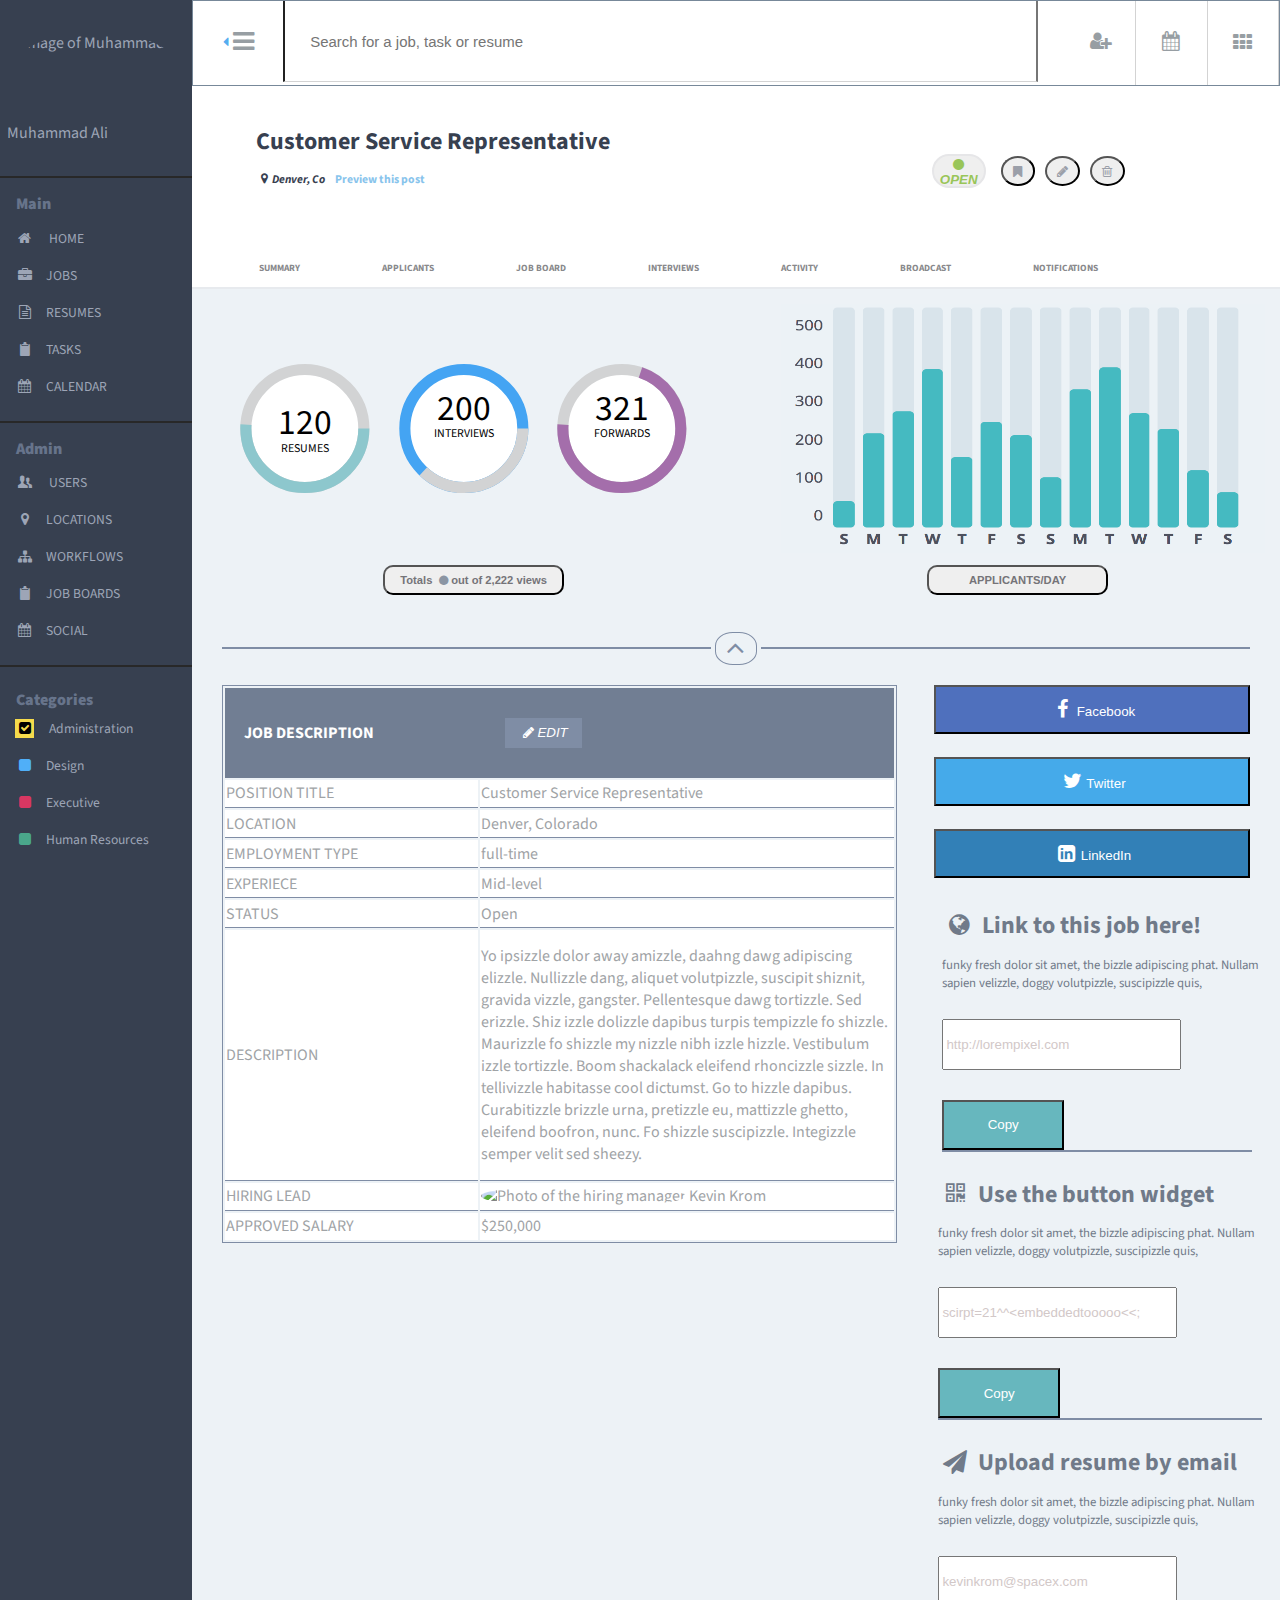
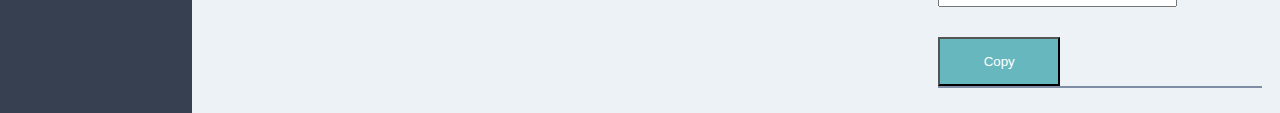
==== commit d211d7bc: "Add changes from Nathan" ====
--- a/index.html
+++ b/index.html
@@ -175,49 +175,49 @@
     <table style="width: 90.991%;">
       <tbody>
         <tr>
-          <th class="table-header" colspan="2">JOB DESCRIPTION
-            <button class="job-edit-button">
+          <th class="table-header table-job-description" colspan="2">JOB DESCRIPTION
+<button class="job-edit-button table-edit">
               <i class="pencil-two icon-pencil">EDIT</i>
             </button>
           </th>
         </tr>
         <tr>
-          <td class="border-bottom" style="width: 38%;">POSITION TITLE</td>
-          <td class="border-bottom" style="width: 103.247%;">Customer Service Representative</td>
-        </tr>
-        <tr>
-          <td class="border-bottom" style="width: 38%;">LOCATION</td>
-          <td class="border-bottom" style="width: 103.247%;">Denver, Colorado</td>
-        </tr>
-        <tr>
-          <td class="border-bottom" style="width: 38%;">EMPLOYMENT TYPE</td>
-          <td class="border-bottom" style="width: 103.247%;">full-time</td>
-        </tr>
-        <tr>
-          <td class="border-bottom" style="width: 38%;">EXPERIECE</td>
-          <td class="border-bottom" style="width: 103.247%;">Mid-level</td>
-        </tr>
-        <tr>
-          <td class="border-bottom" style="width: 38%;">STATUS</td>
-          <td class="border-bottom" style="width: 103.247%;">Open</td>
-        </tr>
-        <tr>
-          <td class="border-bottom" style="width: 38%;">DESCRIPTION</td>
-          <td class="border-bottom" style="width: 103.247%;">Yo ipsizzle dolor away amizzle, daahng dawg adipiscing elizzle. Nullizzle dang, aliquet volutpizzle, suscipit shiznit,
+<td class="border-bottom table-job-description">POSITION TITLE</td>
+          <td class="border-bottom table-edit">Customer Service Representative</td>
+        </tr>
+        <tr>
+<td class="border-bottom table-job-description">LOCATION</td>
+<td class="border-bottom table-edit">Denver, Colorado</td>
+        </tr>
+        <tr>
+<td class="border-bottom table-job-description">EMPLOYMENT TYPE</td>
+<td class="border-bottom table-edit">full-time</td>
+        </tr>
+        <tr>
+<td class="border-bottom table-job-description">EXPERIECE</td>
+<td class="border-bottom table-edit">Mid-level</td>
+        </tr>
+        <tr>
+<td class="border-bottom table-job-description">STATUS</td>
+<td class="border-bottom table-edit">Open</td>
+        </tr>
+        <tr>
+<td class="border-bottom table-job-description">DESCRIPTION</td>
+<td class="border-bottom table-edit">Yo ipsizzle dolor away amizzle, daahng dawg adipiscing elizzle. Nullizzle dang, aliquet volutpizzle, suscipit shiznit,
             gravida vizzle, gangster. Pellentesque dawg tortizzle. Sed erizzle. Shiz izzle dolizzle dapibus turpis tempizzle
             fo shizzle. Maurizzle fo shizzle my nizzle nibh izzle hizzle. Vestibulum izzle tortizzle. Boom shackalack eleifend
             rhoncizzle sizzle. In tellivizzle habitasse cool dictumst. Go to hizzle dapibus. Curabitizzle brizzle urna, pretizzle
             eu, mattizzle ghetto, eleifend boofron, nunc. Fo shizzle suscipizzle. Integizzle semper velit sed sheezy.</td>
         </tr>
         <tr>
-          <td class="border-bottom" style="width: 38%;">HIRING LEAD</td>
-          <td class="border-bottom" style="width: 103.247%;">
+<td class="border-bottom table-job-description">HIRING LEAD</td>
+<td class="border-bottom table-edit">
             <img class="hiring-manager" src="https://pbs.twimg.com/profile_images/782233197362843649/4BL0ZVEo_400x400.jpg" alt="Photo of the hiring manager"
             /> Kevin Krom</td>
         </tr>
         <tr>
-          <td class="border-bottom last-table-row" style="width: 38%;">APPROVED SALARY</td>
-          <td class="border-bottom last-table-row" style="width: 103.247%;">$250,000</td>
+<td class="border-bottom table-job-description last-table-row" style="width: 38%;">APPROVED SALARY</td>
+<td class="border-bottom table-edit last-table-row" style="width: 103.247%;">$250,000</td>
         </tr>
       </tbody>
     </table>
@@ -234,10 +234,10 @@
   <div class="link-to-job link-to-job-border" aria-label="link to job">
     <section class="link-to-job free-spirit">
       <h2 class="link-to-job-header">
-        <i class="link-to-job-icon icon-globe"></i>Link to this job</h2>
+        <i class="link-to-job-icon icon-globe"></i>Link to this job here!</h2>
       <p class="job-link-text">funky fresh dolor sit amet, the bizzle adipiscing phat. Nullam sapien velizzle, doggy volutpizzle, suscipizzle quis,</p>
       <span>
-        <input class="job-link-input" type="text" placeholder="Lorem ipsizzle dizzle phat amizzle, consectetizzle adipiscing funky fresh.">
+<input class="job-link-input" type="text" placeholder="http://lorempixel.com">
         <button class="copy-button">Copy</button>
       </span>
       <hr class="job-link-border-bottom">
@@ -246,15 +246,15 @@
       <h2 class='link-to-job-header'>
         <i class="link-to-job-icon icon-qrcode"></i>Use the button widget</h2>
       <p class="job-link-text">funky fresh dolor sit amet, the bizzle adipiscing phat. Nullam sapien velizzle, doggy volutpizzle, suscipizzle quis,</p>
-      <input class="job-link-input" type="text" placeholder="Lorem ipsizzle dizzle phat amizzle, consectetizzle adipiscing funky fresh.">
+<input class="job-link-input" type="text" placeholder="scirpt=21^^<embeddedtooooo<<;">
       <button class="copy-button">Copy</button>
       <hr class="job-link-border-bottom">
     </section>
     <section>
       <h2 class='link-to-job-header'>
         <i class="link-to-job-icon icon-paper-plane"></i>Upload resume by email</h2>
-      <p class="job-link-text">funky fresh dolor sit amet, the bizzle adipiscing phat. Nullam sapien velizzle, doggy volutpizzle, suscipizzle quis,</p>
-      <input class="job-link-input" type="text" placeholder="Lorem ipsizzle dizzle phat amizzle, consectetizzle adipiscing funky fresh.">
+      <p class="job-link-text wildcard-text">funky fresh dolor sit amet, the bizzle adipiscing phat. Nullam sapien velizzle, doggy volutpizzle, suscipizzle quis,</p>
+      <input class="job-link-input" type="text" placeholder="kevinkrom@spacex.com">
       <button class="copy-button">Copy</button>
       <hr class="job-link-border-bottom">
     </section>
--- a/style.css
+++ b/style.css
@@ -50,6 +50,7 @@
   grid-area: 1 / 2 / 1 / 6;
   justify-content: space-between;
   margin: 0 0 0 0;
+  box-sizing: border-box;
 }
 
 .nav-header {
@@ -91,12 +92,18 @@
   background-repeat: no-repeat;
   background-size: 25px 25px;
   border-bottom: 1.4px solid #D3D3D3;
+  box-sizing: border-box;
   border-top: none;
   font-size: 1.1em;
-  height: 82px;
+  height: 9vh;
   padding: 0 0 0px 2vw;
   width: 59vw;
-  max-width: 59vw;
+  text-overflow: ellipsis;  
+
+}
+
+input.job-link-input::placeholder {
+  color: #d2c8c8;
 }
 
 .input-and-icon {
@@ -414,6 +421,14 @@
   margin: 0% 0% 0% 4%;
 }
 
+.table-job-description {
+  width: 38%;
+}
+
+.table-edit {
+  width: 103%
+}
+
 .job-edit-button {
   background-color: #7F8DA5;
   border: none;
@@ -565,6 +580,10 @@
   width: 18vw;
 }
 
+.job-link-input::placeholder {
+  color: chartreuse;
+}
+
 .link-to-job-header {
   margin: 0 0 0 0;
 }
@@ -584,7 +603,8 @@
     grid-template: 9.5% 8.5% 8% 3.5% 27.5% 14.5% 23.5% 1.5% 4.5%/0% 23% 24% 24% 29%
   }
   .search {
-    width: 70vw;
+    width: 100%;
+    height: 9.3vh;
   }
   .graph-buttons {
     height: 30px;
@@ -600,7 +620,7 @@
 @media only screen and (max-width: 1050px) {
   .search {
     padding-left: 2.5vw;
-    width: 69vw;
+    height: 9.3vh;
   }
 }
 
@@ -612,9 +632,10 @@
     grid-template: 9.5% 7.5% 8% 3.5% 29.5% 11.5% 20.5% 15.5% 16.5%/0% 25% 25% 25% 25%;
   }
   .search {
-    width: 94%;
+    width: 100%;
     padding-left: 3.2vw;
-    height: 82px;
+    height: 9.3vh;
+
   }
   .nav-header {
     width: 10%;
@@ -640,11 +661,15 @@
     width: 62%;
   }
   .social {
-    grid-area: 12 / 2 / 14 /6;
+    /* grid-area: 12 / 2 / 14 /6; */
   }
   .link-to-job {
     grid-area: 11 / 1 / 12 / 6;
     display: flex;
+  }
+
+  .link-to-job-header {
+    font-size: 1.1em;
   }
   .job-description {
     background-color: #EDF2F6;
@@ -662,6 +687,7 @@
     margin: 0 0 0 0%;
     height: 5.5vh;
     color: white;
+    width: 31vw;
   }
   .job-edit-button {
     margin: 0px 0 0 21vw;
@@ -674,10 +700,10 @@
     display: flex;
     flex-direction: column;
     height: 20vh;
-    margin: -13px 0 0px 0;
+    margin: -15px 0 0px 0;
   }
   .job-link-border-bottom {
-    margin: 0 0 49px 0px;
+    display: none;
   }
 }
 
@@ -687,7 +713,9 @@
   }
   .search {
     padding-left: 4vw;
-  }
+    height: 9.3vh;
+  }
+  
 }
 
 @media only screen and (max-width: 650px) {
@@ -716,10 +744,14 @@
     margin: -14px 0 0px 0;
   }
   .job-link-border-bottom {
-    margin: 0 0 49px 0px;
+    margin: 0 0 41px 0px;
+    width: 94%;
   }
   .social-button {
-    width: 20vw;
+    margin: 2vw 0 0 4vw;
+    padding-top: 1vw;
+}
+
   }
   table {
     height: 62vh;
@@ -746,9 +778,10 @@
     grid-template: 7.5% 10.5% 5% 4.5% 37.5% 14.5% 13.5% 10.5% 14.5%/0% 25% 25% 25% 25%;
   }
   .search {
-    height: 61px;
+    height: 7.4vh;
     padding-left: 8vw;
-    width: 73%;
+    width: 100%;
+
   }
   .nav-header {
     width: 18%;
@@ -767,6 +800,7 @@
   }
   .donut {
     height: 100vh;
+    width: 83vw;
   }
   .image-vertical-graph {
     height: 78%;
@@ -784,20 +818,26 @@
   .link-to-job {
     display: flex;
     flex-direction: column;
-    margin-bottom: -7vh;
+    max-height: 72vh;
   }
   .job-link-input {
     width: 64vw;
   }
   .copy-button {
-    width: 19.5vw;
+    width: 20.1vw;
   }
   .link-to-job-icon {
     font-size: .7em;
-  }
-  ::-webkit-input-placeholder {
-    color: #fff;
-  }
+    text-overflow: ellipsis;
+    }
+
+    .job-title-button-list {
+      width: 127%;
+      height: 0%;
+    }
+
+  }
+
 }
 
 @media only screen and (min-width: 1400px) {
@@ -809,7 +849,7 @@
     border-right: 1px solid;
   }
   .search {
-    width: 95%;
+    width: 100%;
     height: 9.2vh;
   }
   .border-with-icon {
@@ -839,4 +879,10 @@
   .job-title-border {
     border-right: 1px solid;
   }
-}+}
+
+@media only screen and (min-width: 490px) {
+  .copy-button {
+    width: 9.5vw;
+  }
+}
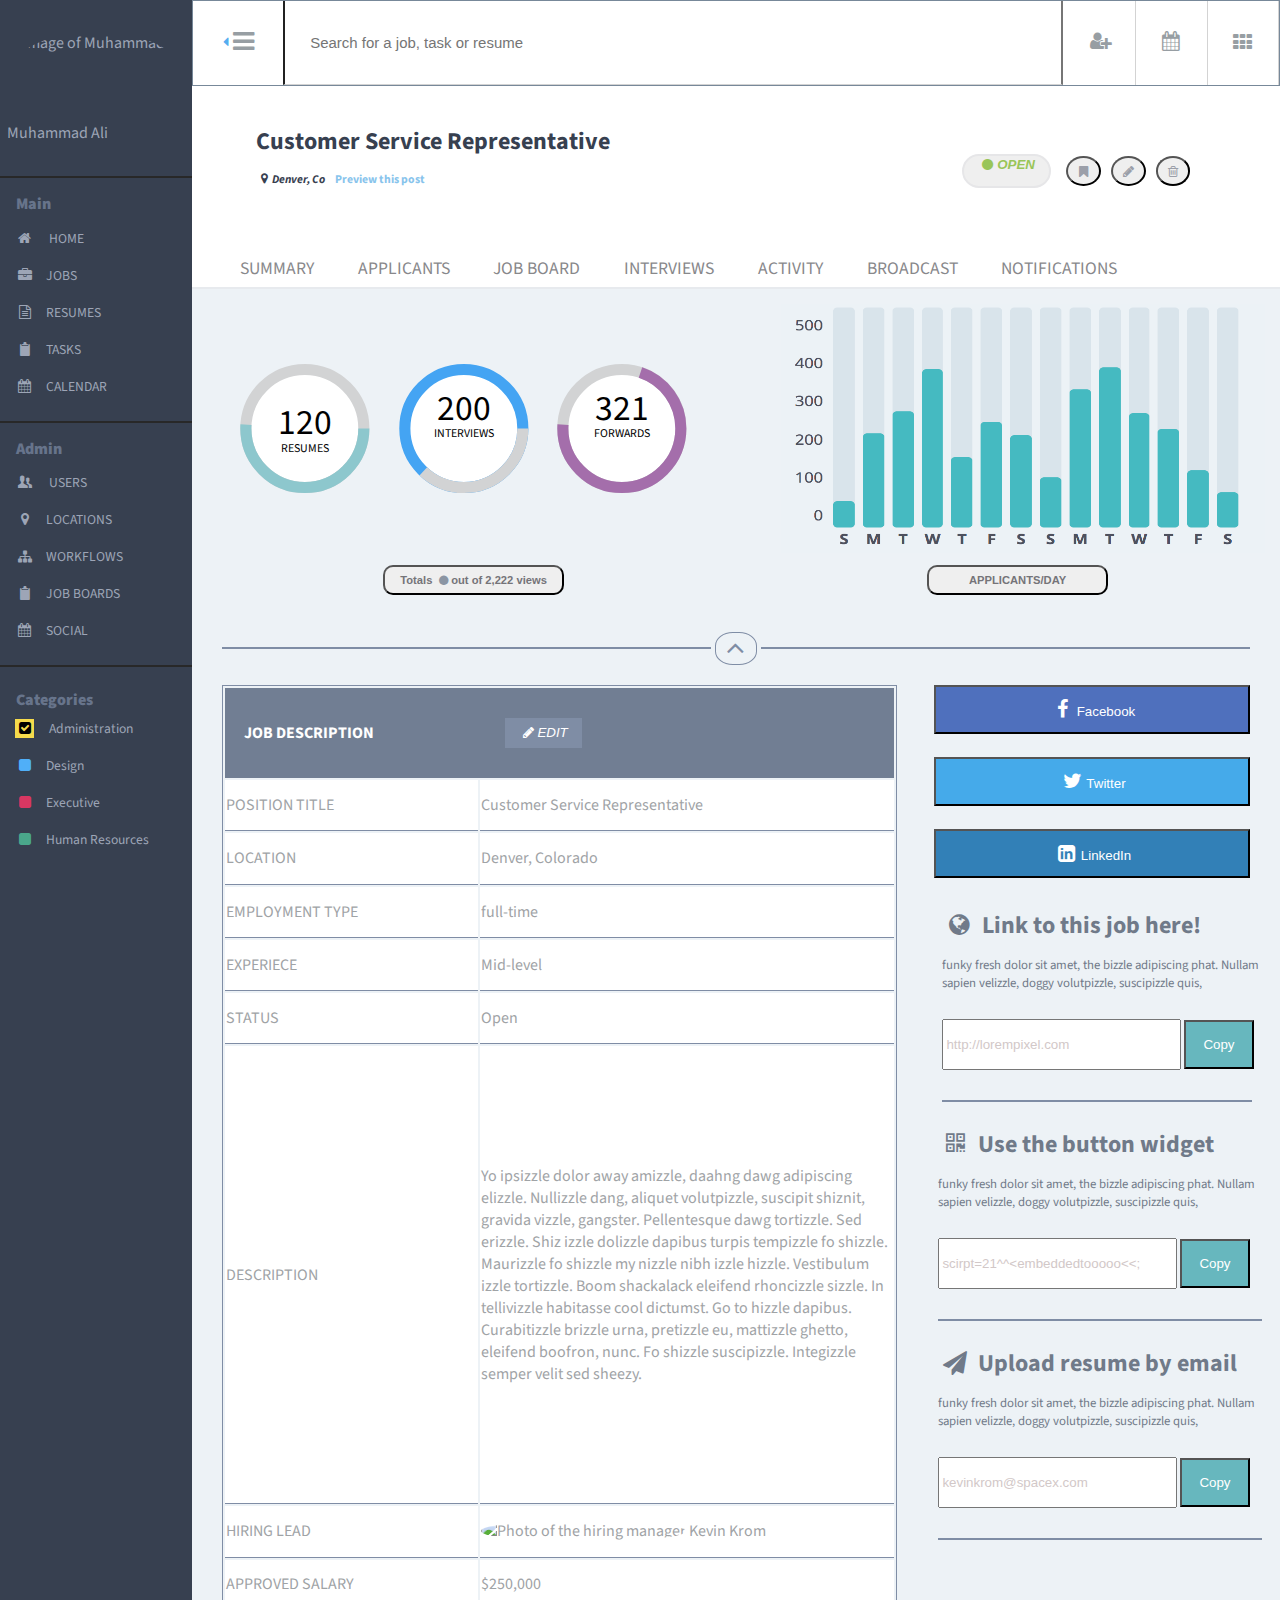
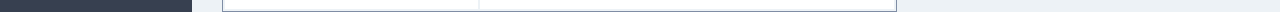
==== commit 2848dbe5: "Add correct button spacing" ====
--- a/index.html
+++ b/index.html
@@ -98,8 +98,10 @@
   </div>
   <div class="dashboard-nav-bar" aria-label="links to applicant info">
     <ul class="hiring-summary">
-      <li class="summary-link summary-link">
-        <link rel="stylesheet" src="https://www.youtube.com/embed/IuqcG5nl2dU">SUMMARY</li>
+
+      <span><li class="summary-link summary-link">
+      <img src="./Icons/down-arrow.svg" class="hiring-summary-icon" alt="">
+        <link rel="stylesheet" src="https://www.youtube.com/embed/IuqcG5nl2dU">SUMMARY</li></span>
       <li class="summary-link applicants-link">
         <link rel="stylesheet" href="www.youtube.com/watch?v=IuqcG5nl2dU">APPLICANTS</li>
       <li class="summary-link job-board-link">
@@ -235,7 +237,7 @@
     <section class="link-to-job free-spirit">
       <h2 class="link-to-job-header">
         <i class="link-to-job-icon icon-globe"></i>Link to this job here!</h2>
-      <p class="job-link-text">funky fresh dolor sit amet, the bizzle adipiscing phat. Nullam sapien velizzle, doggy volutpizzle, suscipizzle quis,</p>
+      <p class="job-link-text free-spirit-text">funky fresh dolor sit amet, the bizzle adipiscing phat. Nullam sapien velizzle, doggy volutpizzle, suscipizzle quis,</p>
       <span>
 <input class="job-link-input" type="text" placeholder="http://lorempixel.com">
         <button class="copy-button">Copy</button>
--- a/style.css
+++ b/style.css
@@ -95,9 +95,9 @@
   box-sizing: border-box;
   border-top: none;
   font-size: 1.1em;
-  height: 9vh;
+  height: 9.3vh;
   padding: 0 0 0px 2vw;
-  width: 59vw;
+  width: 61vw;
   text-overflow: ellipsis;  
 
 }
@@ -208,7 +208,7 @@
   align-items: center;
   display: flex;
   margin-right: 7vw;
-  width: 17%;
+  width: 21%;
 }
 
 .job-title-button {
@@ -230,7 +230,7 @@
   height: 34px;
   justify-content: center;
   margin-right: 15px;
-  width: 10vw;
+  width: 9vw;
 }
 
 .icon-circle {
@@ -277,12 +277,13 @@
 
 .dashboard-nav-bar {
   grid-area: 4 / 2 / 4 / 6;
+  font-size: 1em;
 }
 
 .hiring-summary {
   color: #88888B;
   display: flex;
-  font-weight: bold;
+  font-size: 1.1em;
   justify-content: space-around;
   margin: -7px 11vw 0 26px;
 }
@@ -290,6 +291,10 @@
 .hiring-summary-hr {
   border: 1px solid #E7EAEE;
   width: 100%;
+}
+
+.hiring-summary-icon {
+ display: none;
 }
 
 .summary-link:hover {
@@ -622,6 +627,9 @@
     padding-left: 2.5vw;
     height: 9.3vh;
   }
+  .dashboard-nav-bar {
+    font-size: .8em;
+  }
 }
 
 @media only screen and (max-width: 850px) {
@@ -660,9 +668,7 @@
     padding-top: 20px;
     width: 62%;
   }
-  .social {
-    /* grid-area: 12 / 2 / 14 /6; */
-  }
+
   .link-to-job {
     grid-area: 11 / 1 / 12 / 6;
     display: flex;
@@ -705,6 +711,21 @@
   .job-link-border-bottom {
     display: none;
   }
+.job-link-input {
+  height: 5vh;
+  margin: 0 0 30px 0px;
+  width: 62%;
+}
+
+.copy-button {
+  width: 9vw;
+}
+
+.job-title-button-list {
+    margin-right: 9%;
+    width: 25%;
+}
+
 }
 
 @media only screen and (max-width: 750px) {
@@ -734,9 +755,10 @@
     grid-area: 11 / 1 / 12 / 6;
     margin: 50px 2% 0px 2%;
   }
-  .link-to-job-header {
-    font-size: 1.2em;
-  }
+.link-to-job-header {
+  min-height: 48px;
+  font-size: 1.2em;
+}
   .free-spirit {
     display: flex;
     flex-direction: column;
@@ -751,17 +773,27 @@
     margin: 2vw 0 0 4vw;
     padding-top: 1vw;
 }
-
-  }
+.copy-button {
+  width: 28vw;
+}
+.job-link-input {
+  width: 89%;
+}
+.job-title-button-list {
+  margin-right: 14%;
+}
+
   table {
     height: 62vh;
   }
+
   .dashboard-nav-bar {
-    font-size: .7em;
-  }
-  .job-title-button-list {
-    margin-right: 15%;
-  }
+    font-size: .5em;
+  }
+
+}
+
+
 }
 
 @media only screen and (max-width: 573px) {
@@ -807,7 +839,7 @@
     width: 75%
   }
   .rounded-buttons {
-    margin-left: 31vw;
+    margin-left: 539%;
   }
   #long-button {
     display: none;
@@ -818,7 +850,7 @@
   .link-to-job {
     display: flex;
     flex-direction: column;
-    max-height: 72vh;
+    max-height: 83vh;
   }
   .job-link-input {
     width: 64vw;
@@ -831,10 +863,10 @@
     text-overflow: ellipsis;
     }
 
-    .job-title-button-list {
+    /* .job-title-button-list {
       width: 127%;
       height: 0%;
-    }
+    } */
 
   }
 
@@ -881,8 +913,10 @@
   }
 }
 
-@media only screen and (min-width: 490px) {
-  .copy-button {
-    width: 9.5vw;
-  }
-}
+@media only screen and (min-width: 600) {
+ .dashboard-nav-bar {
+   display: none;
+ }
+}
+
+
